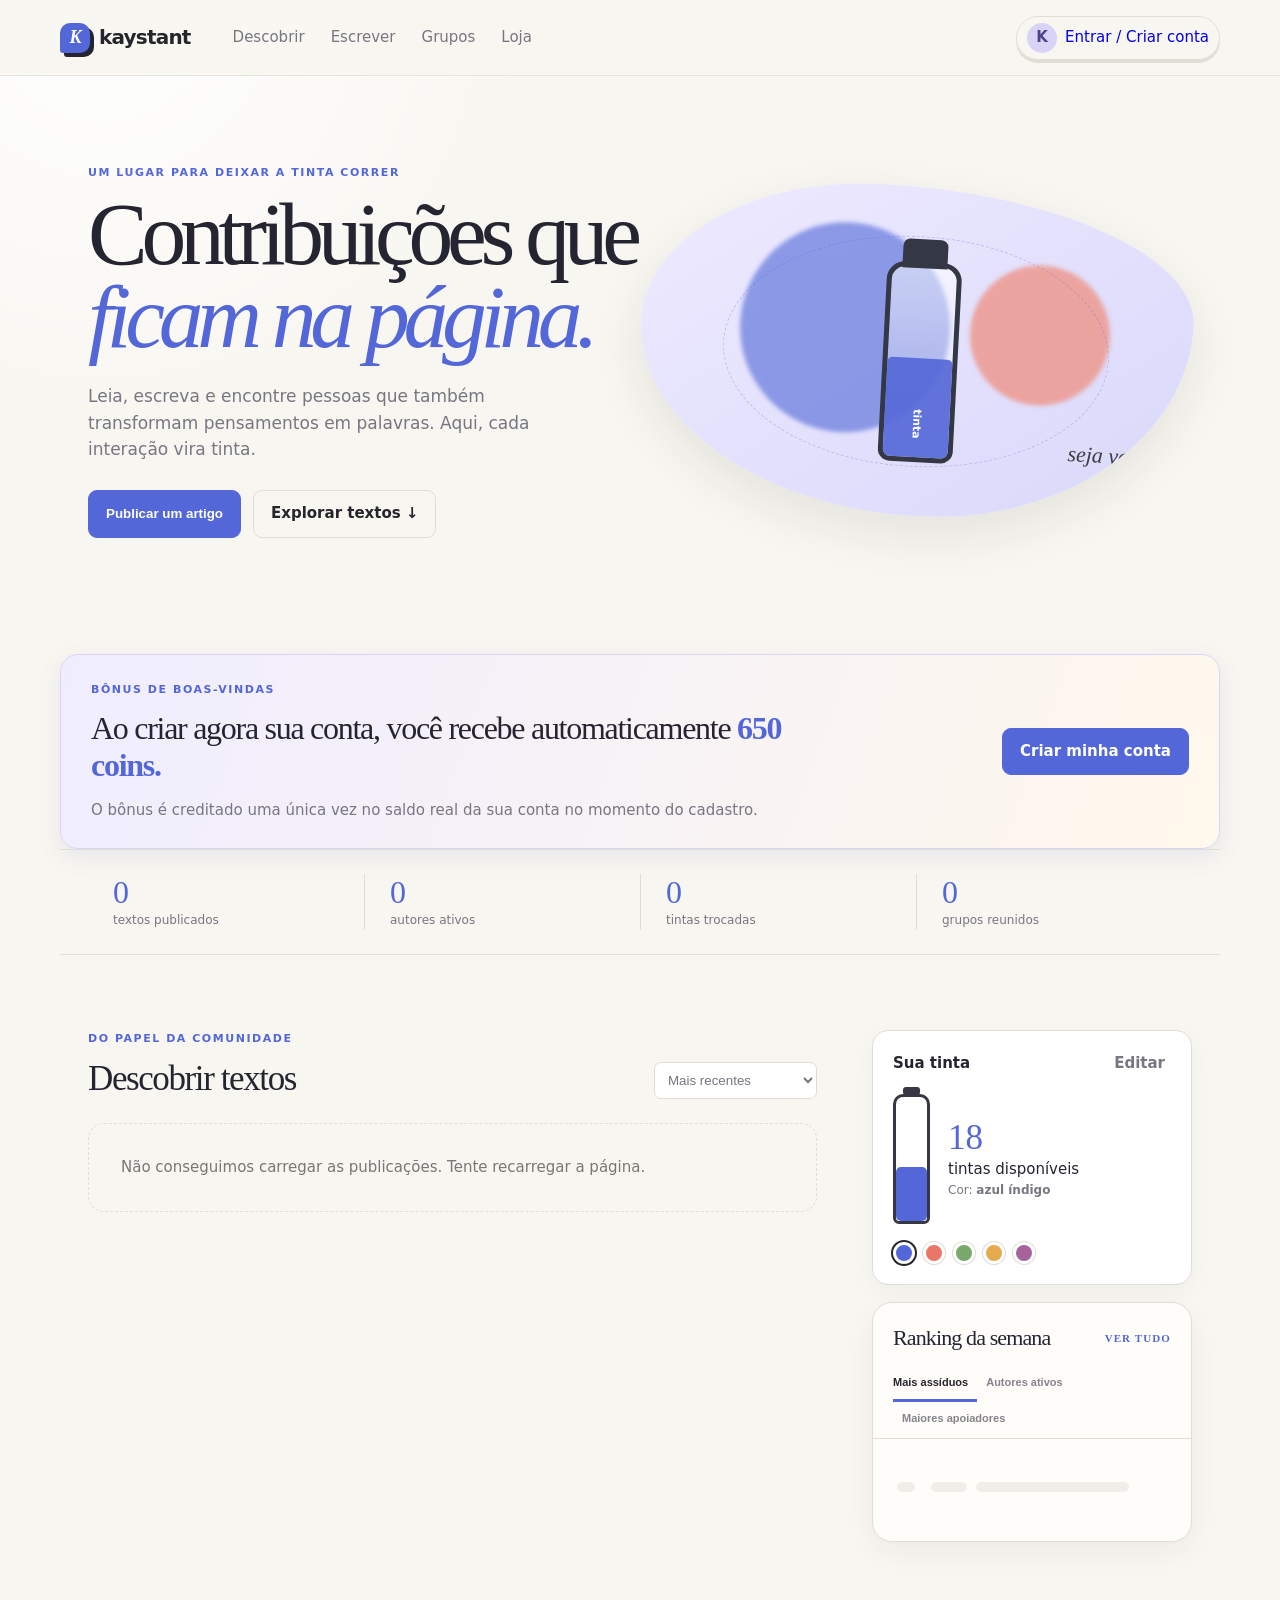
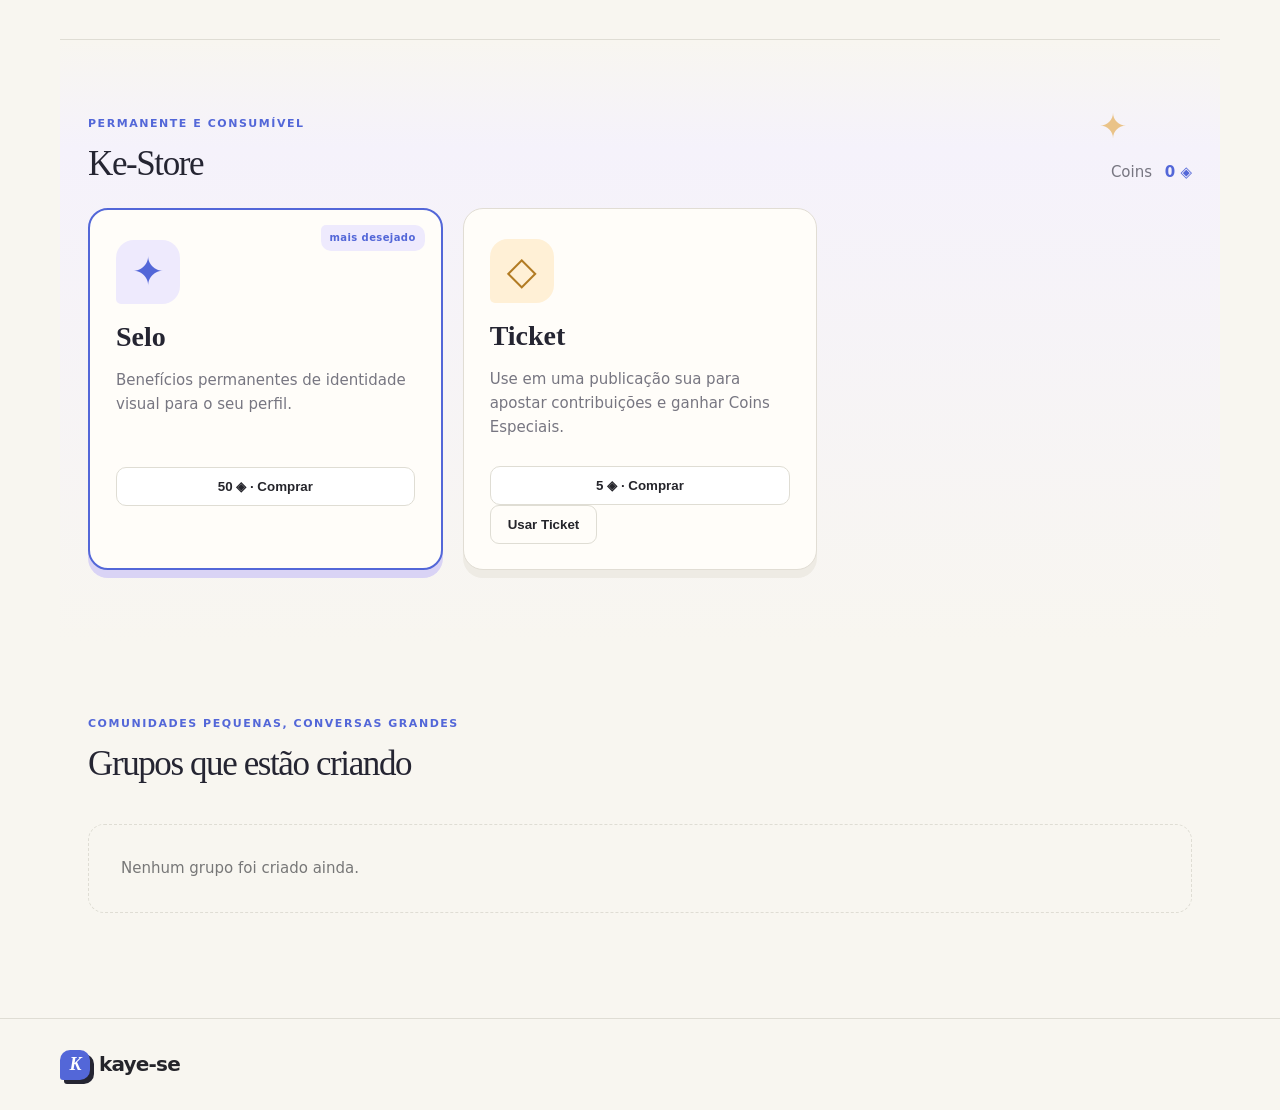
==== kayepad-platform/neocities/test/index.html @ 41e741ed "Kaystant: add ticket use modal and seal benefits" ====
<!doctype html>
<html lang="pt-BR">
<head>
  <meta charset="utf-8">
  <meta name="viewport" content="width=device-width,initial-scale=1">
  <title>Kaystant — tinta para histórias</title>
  <link rel="stylesheet" href="style.css?v=kestore10"><script>document.documentElement.dataset.hasToken=localStorage.getItem("kaystant_token")?"yes":"no";</script>
</head>
<body>
  <header class="topbar">
    <a class="brand" href="#inicio" aria-label="Kaystant início"><span class="brand-mark">K</span><span>kaystant</span></a>
    <nav><a href="#descobrir">Descobrir</a><a href="studio.html">Escrever</a><a href="studio.html#group">Grupos</a><a href="#loja">Loja</a></nav>
    <div class="account-actions"><a class="profile-chip" id="open-profile" href="account.html"><span class="avatar" id="header-avatar" hidden>K</span><span id="header-label">Entrar / Criar conta</span><b id="header-coins" hidden>0 ◈</b></a><button class="logout-btn" id="logout" hidden>Sair</button></div>
  </header>

  <main id="inicio">
    <section class="hero shell">
      <div class="hero-copy"><p class="eyebrow">um lugar para deixar a tinta correr</p><h1>Contribuições que<br><em>ficam na página.</em></h1><p>Leia, escreva e encontre pessoas que também transformam pensamentos em palavras. Aqui, cada interação vira tinta.</p><div class="hero-actions"><button class="btn primary" id="write-now">Publicar um artigo</button><a class="btn ghost" href="#descobrir">Explorar textos ↓</a></div></div>
      <div class="hero-art"><div class="ink-orb orb-a"></div><div class="ink-orb orb-b"></div><div class="ink-bottle large"><i></i><span>tinta</span></div><p>seja você</p></div>
    </section>

    <section class="signup-bonus shell" id="signup-bonus" hidden><div><p class="eyebrow">bônus de boas-vindas</p><h2>Ao criar agora sua conta, você recebe automaticamente <strong>650 coins.</strong></h2><p>O bônus é creditado uma única vez no saldo real da sua conta no momento do cadastro.</p></div><a class="btn primary" href="account.html">Criar minha conta</a></section>

    <section class="stats shell"><div><strong>0</strong><span>textos publicados</span></div><div><strong>0</strong><span>autores ativos</span></div><div><strong>0</strong><span>tintas trocadas</span></div><div><strong>0</strong><span>grupos reunidos</span></div></section>

    <section class="content-grid shell" id="descobrir">
      <div class="feed"><div class="section-heading"><div><p class="eyebrow">do papel da comunidade</p><h2>Descobrir textos</h2></div><select id="filter"><option>Mais recentes</option><option>Mais tintas</option><option>Poesias</option><option>Estudos e pesquisas</option></select></div><div id="post-list"></div></div>
      <aside class="side-column"><div class="panel ink-panel"><div class="panel-title"><span>Sua tinta</span><button id="open-profile2">Editar</button></div><div class="ink-summary"><div class="bottle"><i id="my-ink-fill"></i></div><div><strong id="my-ink-count">18</strong><span>tintas disponíveis</span><small>Cor: <b id="my-color-label">azul índigo</b></small></div></div><div class="color-dots"><button class="dot indigo active" data-color="#5367d8"></button><button class="dot coral" data-color="#e97768"></button><button class="dot moss" data-color="#79a86d"></button><button class="dot gold" data-color="#e4aa4d"></button><button class="dot plum" data-color="#a7639b"></button></div></div><div class="panel"><div class="panel-title"><span>Ranking da semana</span><a href="#">ver tudo</a></div><ol class="ranking"><li class="real-empty">Ainda não há autores no ranking.</li></ol></div></aside>
    </section>

    <section class="shop shell" id="loja"><div class="section-heading"><div><p class="eyebrow">permanente e consumível</p><h2>Ke-Store</h2></div><div class="wallet">Coins <b id="shop-coins">0 ◈</b></div></div><div class="shop-grid"><article class="shop-item featured"><span class="tag">mais desejado</span><div class="item-icon seal">✦</div><h3>Selo</h3><p>Benefícios permanentes de identidade visual para o seu perfil.</p><button class="btn buy" data-store-item="selo">50 ◈ · Comprar</button></article><article class="shop-item"><div class="item-icon ticket">◇</div><h3>Ticket</h3><p>Use em uma publicação sua para apostar contribuições e ganhar Coins Especiais.</p><button class="btn buy" data-store-item="ticket">5 ◈ · Comprar</button><button class="btn ghost ticket-use" id="ticket-use" hidden>Usar Ticket</button></article></div><section class="special-store" id="artigos-especiais" hidden><div class="section-heading"><div><p class="eyebrow">benefícios temporários</p><h2>Artigos Especiais</h2></div><div class="wallet">Coins Especiais <b id="special-coins">0 ✦</b></div></div><div class="special-grid" id="special-grid"></div></section></section>

    <section class="groups shell" id="grupos"><div><p class="eyebrow">comunidades pequenas, conversas grandes</p><h2>Grupos que estão criando</h2></div><div class="group-cards"><p class="empty-state">Nenhum grupo foi criado ainda.</p></div></section>
  </main>

  <footer><span class="brand"><span class="brand-mark">K</span> kaye-se</span></footer>

  <dialog id="profile-modal"><form method="dialog" class="modal-card wide"><button class="close">×</button><p class="eyebrow">seu perfil</p><h2>Editar perfil</h2><label>Nome de exibição<input id="profile-display" maxlength="80" placeholder="Como você quer aparecer?"></label><label>Nome de usuário<input id="profile-username" minlength="3" maxlength="40" pattern="[A-Za-z0-9_.-]+"><small>Alterar o nome de usuário custa 50 coins e só pode ser feito novamente após 7 dias.</small></label><label>Bio<textarea id="profile-bio" maxlength="280" placeholder="Fale um pouco sobre você"></textarea></label><label>Link público<input id="profile-link" type="url" placeholder="https://seusite.com"></label><label>Instagram<input id="profile-instagram" placeholder="@seuusuario"></label><label>Cor da sua tinta<div class="palette"><button type="button" data-color="#5367d8"></button><button type="button" data-color="#e97768"></button><button type="button" data-color="#79a86d"></button><button type="button" data-color="#e4aa4d"></button><button type="button" data-color="#a7639b"></button></div></label><input id="profile-color" type="hidden" value="#5367d8"><div class="modal-actions"><button class="btn ghost" value="cancel">Cancelar</button><button class="btn primary" id="profile-save" value="save">Salvar alterações</button></div></form></dialog>
  <dialog id="write-modal"><form method="dialog" class="modal-card wide"><button class="close">×</button><p class="eyebrow">nova publicação</p><h2>Deixe a tinta correr</h2><label>Título<input id="new-title" placeholder="Um título que chama o leitor"></label><label>Tipo<select id="new-type"><option>Poesia</option><option>Artigo científico</option><option>Estudo/Pesquisa</option></select></label><label>Texto<textarea id="new-body" rows="7" placeholder="Comece sua história..."></textarea></label><div id="post-extra" hidden><div id="article-fields"><label>Nome completo<input id="new-full-name"></label><label>Data<input id="new-date" type="date"></label><label>Local<input id="new-location"></label><label>Dados utilizados<textarea id="new-data" rows="2"></textarea></label><label>Direitos autorais<select id="new-rights"><option value="CC BY-NC">CC BY-NC</option><option value="CC BY">CC BY</option><option value="Todos os direitos reservados">Todos os direitos reservados</option></select></label></div><div id="research-fields"><label>Fontes usadas<textarea id="new-sources" rows="4" placeholder="Liste as fontes da pesquisa"></textarea></label></div></div><div class="modal-actions"><button class="btn ghost" value="cancel">Cancelar</button><button class="btn primary" id="publish" value="publish">Publicar artigo</button></div></form></dialog>
  <dialog id="auth-modal"><form method="dialog" class="modal-card"><button class="close">×</button><p class="eyebrow">entrar no kaystant</p><h2>Volte para sua página.</h2><label>E-mail<input id="auth-email" type="email" required placeholder="voce@exemplo.com"></label><label>Senha<input id="auth-password" type="password" minlength="8" required placeholder="sua senha"></label><label id="confirm-wrap" hidden>Confirmar senha<input id="auth-confirm" type="password" minlength="8"></label><div class="modal-actions"><button class="btn ghost" value="cancel">Agora não</button><button class="btn primary" id="auth-submit" value="login">Entrar</button></div><p class="auth-note">Ainda não tem conta? <button type="button" id="signup-mode">Criar uma conta</button></p></form></dialog>
  <div class="toast" id="toast"></div>
  <script src="config.js"></script><script src="app.js"></script><script src="fix.js"></script><script src="home-fix.js"></script><script src="reality.js"></script><script src="kestore-v2.js?v=3"></script><script src="auth-state.js"></script><script src="kaystant-ui.js?v=2200"></script><script src="ranking-live.js?v=kestore10"></script>
</body></html>
---- kayepad-platform/neocities/test/style.css ----
:root{--ink:#5367d8;--paper:#fbfaf6;--dark:#25252b;--muted:#777681;--line:#e7e4dc;--coral:#e97768;--moss:#79a86d;--gold:#e4aa4d}*{box-sizing:border-box}html{scroll-behavior:smooth}body{margin:0;background:var(--paper);color:var(--dark);font:15px/1.55 Inter,ui-sans-serif,system-ui,-apple-system,Segoe UI,sans-serif}.shell{max-width:1160px;margin:auto;padding:0 28px}.topbar{height:76px;border-bottom:1px solid var(--line);display:flex;align-items:center;gap:42px;padding:0 max(28px,calc((100% - 1160px)/2));background:#fffdf9;position:sticky;top:0;z-index:10}.brand{display:flex;align-items:center;gap:9px;text-decoration:none;color:var(--dark);font-weight:800;letter-spacing:-.04em;font-size:20px}.brand-mark{display:grid;place-items:center;width:30px;height:30px;background:var(--ink);color:#fff;border-radius:10px 10px 10px 3px;font:italic 700 18px Georgia}nav{display:flex;gap:26px;flex:1}nav a,.panel-title a,.panel-title button{color:var(--muted);text-decoration:none;background:none;border:0;font:inherit;cursor:pointer}.profile-chip{border:0;background:none;display:flex;align-items:center;gap:8px;cursor:pointer}.profile-chip b{font-size:12px;color:var(--ink);margin-left:10px}.avatar,.rank-avatar{width:30px;height:30px;border-radius:50%;display:grid;place-items:center;background:#d9d3f5;color:#4d438d;font-weight:800}.hero{display:grid;grid-template-columns:1fr 1fr;min-height:445px;align-items:center}.eyebrow{text-transform:uppercase;letter-spacing:.14em;font-size:11px;color:var(--ink);font-weight:800;margin:0 0 12px}.hero h1{font:500 clamp(48px,6vw,78px)/.95 Georgia,serif;letter-spacing:-.06em;margin:0 0 25px}.hero h1 em{color:var(--ink);font-style:italic}.hero-copy>p:not(.eyebrow){max-width:460px;color:var(--muted);font-size:17px}.hero-actions{display:flex;gap:12px;margin-top:28px}.btn{border:1px solid var(--line);border-radius:9px;padding:11px 17px;background:#fff;color:var(--dark);font-weight:700;cursor:pointer;text-decoration:none;display:inline-block}.btn.primary{background:var(--ink);color:#fff;border-color:var(--ink)}.btn.ghost{background:transparent}.hero-art{height:330px;position:relative;background:#f0eee9;border-radius:48% 52% 46% 54%;overflow:hidden}.hero-art p{position:absolute;right:38px;bottom:35px;font:italic 22px Georgia;color:#3d3b45}.ink-orb{position:absolute;border-radius:50%;filter:blur(2px);opacity:.82}.orb-a{width:210px;height:210px;background:#7788e1;left:18%;top:12%}.orb-b{width:140px;height:140px;background:#ed978b;right:15%;top:22%}.ink-bottle{width:75px;height:200px;border-radius:18px 18px 12px 12px;border:5px solid #343744;background:linear-gradient(#fff8,#fff2);position:absolute;left:44%;top:23%;z-index:2;display:flex;align-items:center;justify-content:end;flex-direction:column;padding-bottom:18px;color:#fff;font-weight:700}.ink-bottle:before{content:"";position:absolute;top:-28px;width:45px;height:29px;background:#343744;border-radius:7px 7px 0 0}.ink-bottle i{position:absolute;bottom:0;width:100%;height:52%;background:var(--ink);opacity:.9;border-radius:5px 5px 7px 7px}.ink-bottle span{z-index:1;font-size:11px;writing-mode:vertical-rl}.stats{display:grid;grid-template-columns:repeat(4,1fr);border-block:1px solid var(--line);padding-top:24px;padding-bottom:24px}.stats div{display:flex;flex-direction:column;border-left:1px solid var(--line);padding-left:25px}.stats div:first-child{border:0}.stats strong{font:32px Georgia;color:var(--ink)}.stats span,.small,small{color:var(--muted);font-size:12px}.content-grid{display:grid;grid-template-columns:1fr 320px;gap:55px;padding-top:75px;padding-bottom:80px}.section-heading{display:flex;justify-content:space-between;align-items:end;margin-bottom:24px}.section-heading h2,h2{font:500 35px Georgia;margin:0;letter-spacing:-.04em}.section-heading select{padding:9px;border:1px solid var(--line);background:white;border-radius:7px;color:var(--muted)}.post{display:grid;grid-template-columns:58px 1fr 48px;gap:16px;padding:24px 0;border-top:1px solid var(--line)}.post-avatar{width:45px;height:45px;border-radius:14px;background:#dad4fb;display:grid;place-items:center;font:italic 22px Georgia;color:#4c438d}.post h3{margin:0 0 5px;font:600 22px Georgia}.post p{margin:0;color:var(--muted);max-width:600px}.post-meta{font-size:12px;color:var(--muted);margin-top:9px}.ink-meter{height:170px;width:22px;border:2px solid #343744;border-radius:8px 8px 5px 5px;position:relative;margin:auto;display:flex;align-items:end}.ink-meter:before{content:"";position:absolute;top:-8px;left:4px;width:10px;height:6px;background:#343744;border-radius:3px}.ink-meter i{width:100%;background:var(--post-color,var(--ink));height:var(--fill,55%);border-radius:4px;transition:height .3s}.ink-label{text-align:center;font-size:10px;color:var(--muted);display:block;margin-top:5px}.panel{background:#fff;border:1px solid var(--line);border-radius:16px;padding:20px;margin-bottom:17px}.panel-title{display:flex;justify-content:space-between;align-items:center;font-weight:800;margin-bottom:18px}.ink-summary{display:flex;align-items:center;gap:18px}.bottle{height:130px;width:37px;border:3px solid #373843;border-radius:10px 10px 6px 6px;position:relative;display:flex;align-items:end}.bottle:before{content:"";position:absolute;top:-10px;left:7px;width:17px;height:8px;background:#373843;border-radius:3px}.bottle i{width:100%;height:44%;background:var(--ink);border-radius:5px}.ink-summary strong{font:35px Georgia;display:block;color:var(--ink)}.ink-summary span,.ink-summary small{display:block}.color-dots{display:flex;gap:8px;margin-top:18px}.dot,.palette button{border:3px solid white;box-shadow:0 0 0 1px var(--line);width:22px;height:22px;border-radius:50%;cursor:pointer}.dot.active{box-shadow:0 0 0 2px var(--dark)}.indigo,.palette button:nth-child(1){background:#5367d8}.coral,.palette button:nth-child(2){background:#e97768}.moss,.palette button:nth-child(3){background:#79a86d}.gold,.palette button:nth-child(4){background:#e4aa4d}.plum,.palette button:nth-child(5){background:#a7639b}.ranking{list-style:none;padding:0;margin:0}.ranking li{display:grid;grid-template-columns:32px 1fr 25px;gap:10px;align-items:center;margin:15px 0}.rank-avatar{width:28px;height:28px;font-size:12px}.rank-avatar.a1{background:#f3c8bd}.rank-avatar.a2{background:#cde2c5}.rank-avatar.a3{background:#e8d3a5}.ranking b,.ranking small{display:block}.ranking strong{color:#bbb;font-size:12px}.pet-stage{height:130px;background:#f5f2ed;border-radius:12px;position:relative;overflow:hidden}.pet{position:absolute;left:42%;bottom:30px;width:48px;height:45px;background:var(--ink);border-radius:55% 45% 48% 42%;animation:bob 2.2s ease-in-out infinite}.pet:after{content:"";position:absolute;top:-9px;left:5px;border:10px solid transparent;border-bottom-color:var(--ink);transform:rotate(-20deg)}.pet-eye{width:5px;height:7px;background:#fff;border-radius:50%;position:absolute;top:17px;left:17px}.pet-eye.two{left:31px}.pet-foot{position:absolute;bottom:-7px;width:11px;height:14px;background:#3d4caa;border-radius:50%}.pet-foot.one{left:8px}.pet-foot.two{right:8px}.pet-card p{font-size:12px;color:var(--muted);margin-bottom:0}@keyframes bob{0%,100%{transform:translateY(0) rotate(-3deg)}50%{transform:translateY(-22px) rotate(5deg)}}.shop{padding-block:75px;border-top:1px solid var(--line)}.wallet{color:var(--muted)}.wallet b{color:var(--ink);margin-left:8px}.shop-grid{display:grid;grid-template-columns:repeat(3,1fr);gap:16px}.shop-item{background:white;border:1px solid var(--line);padding:27px;border-radius:16px;position:relative}.shop-item.featured{border:2px solid var(--ink)}.tag{position:absolute;right:16px;top:15px;background:#edeafe;color:var(--ink);border-radius:20px;padding:4px 8px;font-size:10px}.item-icon{font-size:38px;color:var(--ink);height:55px}.shop-item h3{font:600 25px Georgia;margin:8px 0}.shop-item p{color:var(--muted);min-height:70px}.buy{width:100%}.groups{padding:70px 28px 90px}.group-cards{display:grid;grid-template-columns:repeat(3,1fr);gap:16px;margin-top:25px}.group-cards article{border:1px solid var(--line);background:#fff;padding:19px;border-radius:15px;display:grid;grid-template-columns:44px 1fr auto;align-items:center;gap:10px}.group-symbol{font-size:30px;color:var(--ink)}.group-symbol.green{color:var(--moss)}.group-symbol.orange{color:var(--coral)}.group-cards b,.group-cards small{display:block}.group-cards button{grid-column:2/4;border:0;background:none;text-align:left;padding:0;color:var(--ink);font-weight:700;cursor:pointer}footer{border-top:1px solid var(--line);padding:30px max(28px,calc((100% - 1160px)/2));display:flex;justify-content:space-between;color:var(--muted);font-size:12px}.modal-card{border:0;border-radius:18px;padding:32px;min-width:min(500px,90vw);position:relative}.modal-card.wide{min-width:min(600px,90vw)}dialog::backdrop{background:#24243266;backdrop-filter:blur(3px)}.close{position:absolute;right:18px;top:14px;border:0;background:none;font-size:26px;cursor:pointer}.modal-card label{display:block;margin:16px 0;color:var(--muted);font-size:13px}.modal-card input,.modal-card textarea,.modal-card select{display:block;width:100%;margin-top:6px;border:1px solid var(--line);border-radius:8px;padding:11px;font:inherit;background:#fff}.palette{display:flex;gap:13px;margin-top:14px}.palette button{width:30px;height:30px}.modal-actions{display:flex;justify-content:end;gap:10px;margin-top:18px}.toast{position:fixed;bottom:24px;right:24px;background:#25252b;color:white;padding:12px 16px;border-radius:9px;display:none}.toast.show{display:block}.auth-note{font-size:13px;color:var(--muted);text-align:center}.auth-note button{border:0;background:none;color:var(--ink);font-weight:800;cursor:pointer}.profile-page,.studio{padding-top:55px;padding-bottom:90px}.profile-hero{background:#f0eee9;border-radius:22px;overflow:hidden}.profile-banner{height:150px;background:radial-gradient(circle at 20% 30%,#7788e1 0 12%,transparent 13%),radial-gradient(circle at 80% 65%,#ed978b 0 15%,transparent 16%),#dedcf1}.profile-head{display:flex;align-items:center;gap:24px;padding:0 35px 30px;position:relative}.profile-avatar{width:96px;height:96px;margin-top:-42px;border:6px solid var(--paper);border-radius:30px;background:var(--ink);color:white;display:grid;place-items:center;font:italic 48px Georgia}.profile-head h1{font:500 42px Georgia;margin:0}.profile-head>div:nth-child(2){flex:1}.profile-bio{color:var(--muted);max-width:600px}.profile-tags{display:flex;gap:10px;flex-wrap:wrap}.profile-tags span{background:#fff;border-radius:20px;padding:5px 10px;font-size:12px}.seal-badge{font:18px sans-serif;color:var(--gold)}.profile-layout{display:grid;grid-template-columns:1fr 320px;gap:55px;padding-top:60px}.profile-post{display:grid;grid-template-columns:10px 1fr 50px;gap:18px;border-top:1px solid var(--line);padding:24px 0}.profile-post .post-color{background:var(--ink);border-radius:8px}.profile-post .post-color.green{background:var(--moss)}.profile-post small{color:var(--ink);font-weight:800}.profile-post h3{font:600 23px Georgia;margin:5px 0}.profile-post p{color:var(--muted);margin:0}.profile-post>b{color:var(--ink)}.profile-pet{text-align:center}.profile-pet .pet-stage{margin-bottom:15px}.spark{position:absolute;color:var(--coral);font-size:26px;animation:twinkle 2s infinite}.s1{left:18%;top:20%}.s2{right:23%;top:25%;animation-delay:.5s}.s3{right:12%;bottom:18%;animation-delay:1s}@keyframes twinkle{50%{transform:scale(1.5);opacity:.4}}.muted{color:var(--muted)}.studio-intro{max-width:650px;margin-bottom:38px}.studio h1{font:500 clamp(45px,6vw,70px)/.96 Georgia;margin:0 0 20px;letter-spacing:-.06em}.studio h1 em{color:var(--ink)}.studio-intro>p:last-child{color:var(--muted);font-size:17px}.studio-tabs{display:flex;gap:10px;border-bottom:1px solid var(--line);margin-bottom:28px}.tab{border:0;background:none;padding:14px 18px;color:var(--muted);font-weight:800;cursor:pointer;border-bottom:3px solid transparent}.tab.active{color:var(--ink);border-color:var(--ink)}.creation-panel{display:grid;grid-template-columns:1fr 1fr;gap:45px;align-items:start}.hidden{display:none}.panel-art{min-height:460px;border-radius:22px;display:flex;align-items:center;justify-content:center;flex-direction:column;font:110px Georgia;color:white;background:linear-gradient(140deg,#5367d8,#a7639b);box-shadow:inset 0 -60px 100px #25252b44}.panel-art span{font:italic 25px Georgia;text-align:center}.group-art{background:linear-gradient(140deg,#79a86d,#5367d8)}.creation-form{background:white;border:1px solid var(--line);border-radius:18px;padding:28px}.creation-form h2{margin-bottom:20px}.creation-form label{display:block;color:var(--muted);font-size:13px;margin:14px 0}.creation-form input,.creation-form textarea{display:block;width:100%;border:1px solid var(--line);padding:12px;border-radius:8px;margin-top:6px;font:inherit}.upload-box{border:1px dashed #b9b5aa;border-radius:9px;padding:20px;text-align:center;margin-top:6px;color:var(--ink);background:#fbfaf6}.selection{border-top:1px solid var(--line);padding-top:15px}.selection label{color:var(--dark)}.selection input{display:inline-block;width:auto}.action{width:100%;margin-top:16px}@media(max-width:800px){.profile-head{align-items:flex-start;flex-direction:column;padding:0 22px 25px}.profile-head .btn{position:absolute;right:20px;bottom:25px}.profile-head h1{font-size:34px}.profile-layout,.creation-panel{grid-template-columns:1fr;gap:28px}.panel-art{min-height:280px}.studio-tabs{overflow:auto}.topbar .btn{padding:7px 10px;font-size:12px}.topbar{gap:16px;padding:0 15px}.topbar nav{display:none}.hero{grid-template-columns:1fr;padding-top:40px}.hero-art{margin:30px 0}.stats{grid-template-columns:repeat(2,1fr);gap:20px}.content-grid{grid-template-columns:1fr;padding-top:45px}.shop-grid,.group-cards{grid-template-columns:1fr}.group-cards article{grid-template-columns:44px 1fr auto}footer{flex-direction:column;gap:10px}.shell{padding-inline:18px}.post{grid-template-columns:48px 1fr 38px}}
/* camada editorial 2.0 */
:root{--ink:#5367d8;--paper:#f8f6f0;--line:#dfddd4;--shadow:0 18px 50px rgba(35,36,48,.09)}
body{background:radial-gradient(circle at 8% 0%,#fff 0,transparent 28rem),var(--paper);color:#252532}
.topbar{backdrop-filter:blur(16px);background:rgba(248,246,240,.86);border-bottom:1px solid rgba(223,221,212,.7);position:sticky;top:0;z-index:20}
.brand{letter-spacing:-.04em}.brand-mark{box-shadow:4px 4px 0 #252532;transition:transform .2s}.brand:hover .brand-mark{transform:rotate(-8deg) translateY(-2px)}
.hero{min-height:550px}.hero-copy h1{letter-spacing:-.07em;font-size:clamp(3.4rem,7vw,6.6rem);line-height:.92}.hero-copy h1 em{color:var(--ink)}
.hero-art{border-radius:42% 58% 48% 52%/45% 38% 62% 55%;background:linear-gradient(145deg,#eeeaff,#d9d8fa);box-shadow:var(--shadow);transform:rotate(3deg);overflow:hidden}.hero-art:after{content:'';position:absolute;inset:15%;border:1px dashed rgba(83,103,216,.3);border-radius:50%;animation:spin 24s linear infinite}@keyframes spin{to{transform:rotate(360deg)}}
.post,.panel,.shop-item,.group-cards article{border:1px solid var(--line);box-shadow:0 8px 25px rgba(35,36,48,.035);transition:transform .2s,box-shadow .2s}.post:hover,.shop-item:hover,.group-cards article:hover{transform:translateY(-4px);box-shadow:var(--shadow)}
.post-copy h3{letter-spacing:-.035em}.post-copy a{color:inherit;text-decoration:none}.post-copy a:hover{color:var(--ink)}
.post-actions{display:flex;flex-direction:column;align-items:center;gap:7px}.ink-btn{border:1px solid var(--line);background:#fff;border-radius:999px;padding:6px 10px;color:var(--ink);cursor:pointer;font-weight:700}.ink-btn:hover{background:var(--ink);color:#fff}.ink-btn:disabled{opacity:.5}
.profile-chip{border:1px solid var(--line);box-shadow:0 3px 0 var(--line);transition:all .2s}.profile-chip:hover{transform:translateY(-2px);box-shadow:0 5px 0 var(--line)}
.shop-item{background:rgba(255,255,255,.62)}.featured{border-color:#e4aa4d;box-shadow:0 12px 35px rgba(228,170,77,.16)}
.modal-card{border:1px solid var(--line);border-radius:24px;box-shadow:0 25px 80px rgba(26,25,40,.2)}dialog::backdrop{background:rgba(28,27,39,.35);backdrop-filter:blur(4px)}
@media(max-width:760px){.topbar{padding:12px 16px}.topbar nav{display:none}.hero{grid-template-columns:1fr;min-height:auto;padding-top:60px}.hero-art{min-height:280px;margin:10px 20px 35px}.stats{grid-template-columns:repeat(2,1fr);gap:18px}.content-grid{display:block}.side-column{margin-top:24px}.section-heading{align-items:flex-start;gap:14px}.section-heading select{max-width:150px}.post{grid-template-columns:42px 1fr 34px;gap:10px;padding:16px 12px}.post-actions .ink-meter{height:100px}.shop-grid,.group-cards{grid-template-columns:1fr}.hero-actions{flex-wrap:wrap}.modal-card{width:calc(100vw - 28px);padding:24px}.profile-head{flex-wrap:wrap}.profile-head>.btn{width:100%}}
.follow-btn{border:0;background:transparent;color:var(--ink);font:inherit;font-size:.72rem;font-weight:800;text-transform:lowercase;cursor:pointer;padding:0 3px}.follow-btn:hover{text-decoration:underline}.post-meta a{font-weight:700}
.avatar-playground{position:relative;min-height:260px;overflow:hidden;border:1px dashed rgba(30,79,255,.25);border-radius:22px;background:linear-gradient(135deg,#f1eee5,#e9edff);margin-top:28px}.floating-avatar{position:absolute;width:62px;height:86px;transition:left .25s,top .25s;animation:avatar-idle 1.7s ease-in-out infinite;z-index:2}.avatar-face{display:grid;place-items:center;width:42px;height:42px;margin:auto;border-radius:50%;background:var(--avatar-skin,#d99a76);font-weight:900;color:#252532;box-shadow:inset -4px -4px rgba(0,0,0,.08)}.avatar-body{display:block;width:54px;height:44px;margin:-2px auto 0;border-radius:26px 26px 12px 12px;background:var(--avatar-clothes,#1E4FFF);box-shadow:0 8px 0 rgba(37,37,50,.12)}.avatar-name{display:block;text-align:center;font-size:11px;font-weight:800;margin-bottom:4px}.playground-note{position:absolute;right:18px;bottom:14px;color:#676777;font-size:12px}@keyframes avatar-idle{50%{transform:translateY(-7px) rotate(2deg)}}.profile-banner{background-size:cover;background-position:center}.empty-state{border:1px dashed var(--line);padding:32px;border-radius:16px;color:#777}.profile-page [type=color]{height:38px;padding:2px}.profile-page fieldset{border:1px solid var(--line);border-radius:14px;padding:12px}.profile-page fieldset label{display:inline-flex;width:48%;margin-right:1%}.profile-page small{float:right;color:#777}
@media(max-width:760px){.avatar-playground{min-height:230px}.profile-layout{display:block}.profile-layout aside{margin-top:20px}.profile-head h1{font-size:2rem}.profile-page fieldset label{display:flex;width:100%}}
.account-actions{display:flex;align-items:center;gap:8px}.logout-btn,.danger{border:1px solid #c94c4c;color:#a52d2d;background:#fff3f1;border-radius:999px;padding:8px 12px;cursor:pointer;font-weight:700}.danger-zone{color:#8b3030}.danger-zone summary{cursor:pointer;font-weight:800}.danger-zone input{margin:8px 0}
.account-page{min-height:100vh;display:grid;place-items:center;padding:24px;background:radial-gradient(circle at 15% 10%,#fff 0,transparent 28rem),var(--paper)}.account-wrap{width:min(100%,480px)}.account-wrap>.brand{display:flex;margin-bottom:24px;justify-content:center}.account-card{background:#fff;border:1px solid var(--line);border-radius:28px;padding:clamp(24px,6vw,48px);box-shadow:var(--shadow)}.account-intro h1{font-size:clamp(2rem,6vw,3.2rem);letter-spacing:-.06em;margin:10px 0}.account-intro p:not(.eyebrow){color:#696978}.account-switch{display:grid;grid-template-columns:1fr 1fr;background:#f0eee8;padding:4px;border-radius:12px;margin:28px 0}.account-switch button{border:0;background:transparent;padding:11px;border-radius:9px;font-weight:800;cursor:pointer}.account-switch button.active{background:#fff;color:var(--ink);box-shadow:0 2px 8px #00000012}.account-card form{display:grid;gap:15px}.account-card label{display:grid;gap:7px;font-weight:700}.account-card input{width:100%;box-sizing:border-box;border:1px solid var(--line);border-radius:10px;padding:13px;font:inherit}.account-card input:focus{outline:3px solid #1e4fff22;border-color:var(--ink)}.full{width:100%}.text-btn{border:0;background:transparent;color:var(--ink);font-weight:800;cursor:pointer}.switch-copy{text-align:center;color:#777;font-size:.9rem}.domain-help{display:block;color:#777;font-size:.8rem}.account-card small{font-weight:400;color:#777}.account-card #notice{min-height:22px;font-size:.9rem;font-weight:700}.account-card #notice.error{color:#a52d2d}.account-card #notice.ok{color:#29734b}.account-foot{text-align:center;color:#777;font-size:.8rem;margin-top:18px}
.account-page{background:#f4f1e9}.account-wrap{max-width:1080px;display:grid;grid-template-columns:minmax(240px,.8fr) minmax(360px,480px);gap:72px;align-items:center}.account-wrap>.brand{grid-column:1/-1;justify-content:flex-start;margin:0}.account-wrap:before{content:'Escreva. Leia. Encontre seu lugar na página.';white-space:pre-wrap;grid-column:1;grid-row:2;font-family:Georgia,serif;font-size:clamp(2rem,5vw,4.5rem);line-height:.98;letter-spacing:-.06em;color:#1e4fff;max-width:430px}.account-card{grid-column:2;grid-row:2;margin:0;background:#fffdf9;border-radius:18px;padding:40px;border-top:5px solid #1e4fff}.account-intro h1{font-family:Georgia,serif;font-weight:500;color:#171722}.account-intro p:not(.eyebrow){font-size:.98rem}.account-switch{border:1px solid #e2ded2;background:#f5f2eb}.account-card input{background:#fffdf9}.account-card .btn.primary{background:#1e4fff;border-color:#1e4fff;box-shadow:4px 4px 0 #171722;transition:transform .15s,box-shadow .15s}.account-card .btn.primary:hover{transform:translate(2px,2px);box-shadow:2px 2px 0 #171722}.account-foot{grid-column:2}@media(max-width:760px){.account-wrap{display:block;width:100%;max-width:480px}.account-wrap:before{display:none}.account-wrap>.brand{justify-content:center;margin-bottom:24px}.account-card{padding:26px 20px}.account-foot{margin-bottom:0}}
.auth-page{min-height:100vh;background:#f4f0e7;overflow:hidden;position:relative}.auth-layout{width:min(1160px,calc(100% - 48px));min-height:100vh;margin:auto;display:grid;grid-template-columns:1fr 460px;grid-template-rows:auto 1fr auto;column-gap:clamp(50px,9vw,150px);align-items:center;position:relative;z-index:1}.auth-brand{grid-column:1/-1;display:flex;gap:10px;align-items:center;text-decoration:none;color:#171722;font-weight:900;font-size:1.15rem;padding-top:28px}.auth-brand .brand-mark{background:#1e4fff;color:#fff;display:grid;place-items:center;width:34px;height:34px;border-radius:9px}.auth-story{grid-column:1;grid-row:2;max-width:520px}.auth-story h1{font-family:Georgia,serif;font-size:clamp(3rem,6vw,6rem);font-weight:500;line-height:.94;letter-spacing:-.07em;margin:18px 0 26px;color:#171722}.auth-story h1 em{color:#1e4fff;font-style:italic}.auth-story>p:not(.eyebrow){font-size:1.1rem;line-height:1.6;max-width:410px;color:#5d5c69}.story-note{display:flex;gap:14px;align-items:center;margin-top:55px}.story-note>span{font-size:2.3rem;color:#ff9a8a}.story-note small{display:block;color:#777;margin-top:3px}.auth-card{grid-column:2;grid-row:2;background:#fffdf9;border:1px solid #dcd7cb;border-radius:22px;padding:clamp(26px,4vw,46px);box-shadow:18px 20px 0 #1e4fff;position:relative}.auth-heading{margin-bottom:24px}.auth-kicker{font-size:.7rem;letter-spacing:.15em;font-weight:900;color:#1e4fff}.auth-heading h2{font-family:Georgia,serif;font-size:2.45rem;font-weight:500;letter-spacing:-.06em;margin:12px 0 6px}.auth-heading p{margin:0;color:#777}.auth-tabs{display:flex;border-bottom:1px solid #dedad0;margin-bottom:24px;gap:24px}.auth-tabs button{border:0;background:none;padding:0 2px 12px;color:#888;font-weight:800;cursor:pointer;border-bottom:3px solid transparent}.auth-tabs button.active{color:#171722;border-color:#1e4fff}.auth-card form{display:grid;gap:14px}.auth-card label{font-weight:800;font-size:.86rem;display:grid;gap:7px}.auth-card input{border:1px solid #d9d5cb;background:#fffdf9;border-radius:9px;padding:13px 14px;font:inherit;font-weight:400}.auth-card input:focus{outline:3px solid #1e4fff20;border-color:#1e4fff}.password-field{position:relative}.password-field input{width:100%;box-sizing:border-box;padding-right:68px}.password-field button{position:absolute;right:8px;top:9px;border:0;background:none;color:#1e4fff;font-size:.72rem;font-weight:800;cursor:pointer}.auth-submit{border:0;background:#1e4fff;color:#fff;border-radius:9px;padding:14px;font:inherit;font-weight:900;cursor:pointer;margin-top:5px;box-shadow:4px 4px #171722;transition:.15s}.auth-submit:hover{transform:translate(2px,2px);box-shadow:2px 2px #171722}.auth-submit span{float:right;font-size:1.2rem}.auth-link{border:0;background:none;color:#1e4fff;font-weight:800;cursor:pointer;justify-self:center}.auth-switch{text-align:center;color:#777;font-size:.85rem;margin:4px 0 0}.auth-switch .auth-link{display:inline;padding:0}.auth-card small{color:#777;font-weight:400}.auth-card #notice{min-height:21px;font-size:.85rem;font-weight:800}.auth-card #notice.error{color:#a43333}.auth-card #notice.ok{color:#27714b}.recover-icon{font-size:3rem;color:#ff9a8a}.auth-footer{grid-column:2;grid-row:3;text-align:center;color:#777;font-size:.75rem;padding:25px 0}.ink-blob{width:420px;height:420px;background:#ff9a8a;opacity:.18;border-radius:60% 40% 30% 70%;position:absolute;right:-150px;top:-120px;animation:blob 10s ease-in-out infinite}@keyframes blob{50%{border-radius:40% 60% 65% 35%;transform:rotate(12deg)}}@media(max-width:800px){.auth-layout{display:block;width:min(100% - 32px,500px);padding:22px 0}.auth-brand{padding-top:0}.auth-story{display:none}.auth-card{margin:45px 0 26px;box-shadow:8px 9px 0 #1e4fff}.auth-footer{padding:0}.ink-blob{width:260px;height:260px;right:-130px;top:-80px}}
.auth-card form[hidden]{display:none!important}.auth-card [hidden]{display:none!important}
.avatar-wave{animation:wave .22s ease-in-out 5!important}.avatar-sit{transform:translateY(13px) scaleY(.78)!important}.avatar-sleep{transform:translateY(12px) rotate(90deg) scale(.8)!important;opacity:.72}.avatar-sleep:after{content:'z z';position:absolute;top:-22px;right:-12px;font-size:12px;color:#1e4fff;animation:zzz 1.4s infinite}@keyframes wave{50%{transform:rotate(14deg) translateY(-5px)}}@keyframes zzz{50%{transform:translateY(-8px);opacity:.3}}
.feed-category{margin-bottom:28px}.category-label{font-size:.72rem;letter-spacing:.14em;text-transform:uppercase;font-weight:900;color:#1e4fff;border-bottom:1px solid var(--line);padding:0 0 10px;margin-bottom:10px}.live-empty{padding:34px 24px;line-height:1.7}.live-empty strong{font-family:Georgia,serif;font-size:1.35rem;color:#171722}.live-post{margin-bottom:10px}
.real-empty{list-style:none!important;padding:16px 0;color:#777;font-size:.84rem}.group-cards>.empty-state{grid-column:1/-1}.group-cards article button{cursor:pointer}
.body-magro .avatar-body{width:38px}.body-alto{transform:scaleY(1.22);transform-origin:bottom}.body-baixo{transform:scale(.88);transform-origin:bottom}.body-curvilíneo .avatar-body{width:64px;border-radius:30px 30px 14px 14px}.body-robusto .avatar-body{width:68px;height:48px}.body-pequeno{transform:scale(.78);transform-origin:bottom}.body-médio .avatar-body{width:58px}.personality-shy .avatar-face{filter:saturate(.7)}.personality-chaotic{animation:avatar-idle .7s ease-in-out infinite}.personality-serene{animation:avatar-idle 3s ease-in-out infinite}
/* shimeji do Kaystant */
.floating-avatar{width:78px;height:112px;z-index:4;will-change:left,top,transform}.avatar-face{position:absolute;top:22px;left:18px;width:42px;height:42px;z-index:3}.avatar-hair{position:absolute;top:15px;left:16px;width:46px;height:20px;background:var(--avatar-hair,#252532);border-radius:60% 60% 35% 35%;z-index:4}.avatar-body{position:absolute;top:62px;left:12px;width:54px;height:38px;z-index:2}.avatar-arm,.avatar-leg{position:absolute;background:var(--avatar-clothes,#1e4fff);border-radius:10px;transform-origin:top center;z-index:1}.avatar-arm{width:10px;height:30px;top:66px}.avatar-arm.left{left:8px;transform:rotate(25deg)}.avatar-arm.right{right:8px;transform:rotate(-25deg)}.avatar-leg{width:11px;height:27px;top:93px}.avatar-leg.left{left:25px}.avatar-leg.right{right:25px}.avatar-shadow{position:absolute;bottom:-9px;left:12px;width:54px;height:10px;background:#17172222;border-radius:50%;filter:blur(3px)}.emotion{position:absolute;right:-5px;top:10px;color:#ff9a8a;font-size:17px;animation:emotion-pop 2s infinite;z-index:6}.eye{position:absolute;width:5px;height:7px;border-radius:50%;background:#252532;top:17px}.eye.left{left:11px}.eye.right{right:11px}.mouth{position:absolute;left:17px;top:27px;width:9px;height:5px;border-bottom:2px solid #252532;border-radius:50%}.avatar-walk .avatar-leg.left{animation:step-left .35s infinite alternate}.avatar-walk .avatar-leg.right{animation:step-right .35s infinite alternate}.avatar-walk .avatar-arm.left{animation:arm-left .35s infinite alternate}.avatar-walk .avatar-arm.right{animation:arm-right .35s infinite alternate}.avatar-jump{animation:jump .7s ease-in-out}.avatar-sit .avatar-leg{top:90px;transform:rotate(70deg)}.avatar-sleep .eye{height:2px;border-radius:0;background:transparent;border-bottom:2px solid #252532}.avatar-sleep .mouth{width:5px;height:8px;border:0;border-right:2px solid #252532;border-radius:50%}.avatar-sleep .emotion{content:'z';color:#1e4fff}.avatar-wave .avatar-arm.right{animation:wave-arm .22s 5}.avatar-hair{background:var(--avatar-hair,#252532)}@keyframes step-left{to{transform:rotate(25deg)}}@keyframes step-right{to{transform:rotate(-25deg)}}@keyframes arm-left{to{transform:rotate(-25deg)}}@keyframes arm-right{to{transform:rotate(25deg)}}@keyframes jump{50%{transform:translateY(-34px) rotate(-6deg)}100%{transform:translateY(0)}}@keyframes wave-arm{50%{transform:rotate(-65deg)}}@keyframes emotion-pop{50%{transform:translateY(-7px) scale(1.25);opacity:.45}}

/* Kaystant: controls claros e acessíveis */
.btn,.ink-btn,.profile-chip,.logout-btn{transition:transform .15s ease,box-shadow .15s ease,background .15s ease}.btn:hover,.ink-btn:hover{transform:translateY(-1px);box-shadow:0 4px 12px #25252b18}.btn:focus-visible,.ink-btn:focus-visible,.profile-chip:focus-visible,.logout-btn:focus-visible{outline:3px solid #5367d855;outline-offset:2px}.profile-chip{padding:6px 10px;border-radius:999px}.profile-chip:hover{background:#f0eee8}.logout-btn{border-radius:999px;padding:9px 14px}
.signup-bonus{display:flex;align-items:center;justify-content:space-between;gap:28px;margin-top:28px;padding:26px 30px;border:1px solid #d9d4f5;border-radius:18px;background:linear-gradient(110deg,#f0edff,#fff8ec);box-shadow:0 8px 24px #5367d81a}.signup-bonus h2{font-size:clamp(22px,3vw,32px);max-width:720px}.signup-bonus h2 strong{color:var(--ink)}.signup-bonus p:not(.eyebrow){color:var(--muted);margin-bottom:0}.signup-credit{margin:0;padding:13px 15px;border-radius:10px;background:#f0edff;color:#403b70;font-size:.9rem}.signup-credit strong{color:var(--ink)}html[data-auth="logged"] #signup-bonus{display:none!important}@media(max-width:760px){.signup-bonus{display:block;padding:22px}.signup-bonus .btn{margin-top:18px;width:100%;text-align:center}}
.signup-bonus{display:flex;align-items:center;justify-content:space-between;gap:28px;margin-top:28px;padding:26px 30px;border:1px solid #d9d4f5;border-radius:18px;background:linear-gradient(110deg,#f0edff,#fff8ec);box-shadow:0 8px 24px #5367d81a}.signup-bonus h2{font-size:clamp(22px,3vw,32px);max-width:720px}.signup-bonus h2 strong{color:var(--ink)}.signup-bonus p:not(.eyebrow){color:var(--muted);margin-bottom:0}.signup-credit{margin:0;padding:13px 15px;border-radius:10px;background:#f0edff;color:#403b70;font-size:.9rem}.signup-credit strong{color:var(--ink)}html[data-auth="logged"] #signup-bonus{display:none!important}@media(max-width:760px){.signup-bonus{display:block;padding:22px}.signup-bonus .btn{margin-top:18px;width:100%;text-align:center}}
html[data-has-token="yes"] #header-label{visibility:hidden}html[data-auth="logged"] #header-label{visibility:visible}
/* Evita que os controles do perfil se sobreponham no celular. */
.profile-head>div:last-child{display:flex;align-items:center;gap:10px;flex-wrap:wrap}.profile-head>div:last-child .btn{position:static;flex:0 1 auto}@media(max-width:760px){.profile-head>div:last-child{width:100%}.profile-head>div:last-child .btn{flex:1;text-align:center}}
.redeem-btn{background:var(--ink);color:#fff;border:0;border-radius:7px;padding:6px 10px;font-weight:800;cursor:pointer}.redeem-btn:disabled{opacity:.45;cursor:not-allowed}.redeem-btn:not(:disabled):hover{filter:brightness(1.08);transform:translateY(-1px)}
.profile-chip,.profile-chip:hover,.profile-chip:focus,.profile-chip *{text-decoration:none!important}
.locked-feature{margin:28px 0;padding:34px;border:1px dashed var(--line);border-radius:18px;background:#fffdf9}.locked-feature h2{margin-bottom:10px}.locked-feature p:not(.eyebrow){color:var(--muted);max-width:600px}.studio-library{margin-top:70px;padding-top:35px;border-top:1px solid var(--line)}.library-grid{display:grid;grid-template-columns:repeat(3,1fr);gap:16px;margin-top:22px}.library-card{background:#fff;border:1px solid var(--line);border-radius:14px;overflow:hidden;padding-bottom:16px}.library-card img{width:100%;height:150px;object-fit:cover;background:#f0eee9}.library-card h3,.library-card p{padding:0 16px}.library-card h3{font:600 22px Georgia;margin-bottom:4px}.library-card p{color:var(--muted)}@media(max-width:760px){.library-grid{grid-template-columns:1fr}}
.ranking-tabs{display:flex;gap:5px;flex-wrap:wrap;margin:-6px 0 12px}.ranking-tabs button{border:1px solid var(--line);background:#fff;border-radius:999px;padding:5px 8px;color:var(--muted);font-size:10px;cursor:pointer}.ranking-tabs button.active{background:var(--ink);color:#fff;border-color:var(--ink)}
/* Ranking editorial — inspirado no Kayepad */
.panel:has(.ranking){padding:22px 20px 16px;border-radius:20px;background:#fffdf9;box-shadow:0 10px 28px rgba(37,37,43,.05)}
.panel:has(.ranking) .panel-title{font:500 22px Georgia;letter-spacing:-.04em;margin-bottom:15px}.panel:has(.ranking) .panel-title a{font-size:11px;text-transform:uppercase;letter-spacing:.1em;color:var(--ink);font-weight:800}
.ranking-tabs{display:flex;gap:0;border-bottom:1px solid var(--line);margin:0 -20px 8px;padding:0 20px;overflow-x:auto;scrollbar-width:none}.ranking-tabs button{border:0;border-bottom:3px solid transparent;background:transparent;border-radius:0;padding:10px 9px 11px;color:#85838c;font-size:11px;font-weight:800;white-space:nowrap;cursor:pointer;transition:.18s}.ranking-tabs button:first-child{padding-left:0}.ranking-tabs button:hover{color:var(--ink)}.ranking-tabs button.active{color:var(--dark);border-bottom-color:var(--ink);background:transparent}
.ranking{display:grid;gap:3px;margin:10px 0 0}.ranking li.rank-row{display:grid;grid-template-columns:25px 36px minmax(0,1fr) 18px;gap:9px;align-items:center;margin:0;padding:10px 4px;border-bottom:1px solid #f0eee9;transition:background .18s,transform .18s}.ranking li.rank-row:hover{background:#f6f4ff;border-radius:10px;transform:translateX(3px)}.rank-number{font:italic 16px Georgia;color:#c3c0bb}.rank-1 .rank-number{color:var(--ink);font-size:20px}.rank-avatar{width:34px;height:34px;border-radius:12px 12px 12px 3px;background:#e7e3fb;color:#50469a;font:italic 17px Georgia}.rank-1 .rank-avatar{background:#d7d1fa}.rank-2 .rank-avatar{background:#f7d8d0;color:#9d5549}.rank-3 .rank-avatar{background:#dcebd5;color:#4d7945}.rank-info{min-width:0}.rank-name{display:flex;align-items:baseline;gap:6px;min-width:0}.rank-name b{font:600 14px Georgia;white-space:nowrap;overflow:hidden;text-overflow:ellipsis}.rank-name small{font-size:10px;white-space:nowrap;overflow:hidden;text-overflow:ellipsis}.rank-bar{height:4px;background:#eeece7;border-radius:4px;margin:6px 0 4px;overflow:hidden}.rank-bar i{display:block;height:100%;background:var(--ink);border-radius:4px;transition:width .45s ease}.rank-2 .rank-bar i{background:var(--coral)}.rank-3 .rank-bar i{background:var(--moss)}.rank-metric{font-size:10px;color:var(--muted)}.rank-arrow{color:#bcb8b0;font-size:16px;transition:.18s}.rank-row:hover .rank-arrow{color:var(--ink);transform:translate(2px,-2px)}.rank-loading{display:grid!important;grid-template-columns:25px 36px 1fr!important;gap:9px!important;padding:18px 4px!important}.rank-loading span{height:10px;background:#f0eee9;border-radius:6px;animation:pulse 1s infinite}.rank-loading span:first-child{width:18px}.rank-loading span:last-child{width:80%}@keyframes pulse{50%{opacity:.45}}
@media(max-width:800px){.content-grid{display:block}.side-column{width:100%;margin-top:24px}.panel:has(.ranking){width:100%;overflow:hidden}.ranking-tabs{margin-right:-20px}.ranking li.rank-row{grid-template-columns:27px 38px minmax(0,1fr) 18px;padding-block:12px}}
/* Ke-Store e cards editoriais */
.shop{position:relative;overflow:hidden;background:linear-gradient(180deg,transparent,#f5f2fb 18%,transparent 100%)}.shop:before{content:'✦';position:absolute;right:8%;top:60px;color:#e4aa4d;font-size:34px;opacity:.65}.shop-grid{gap:20px}.shop-item{border:1px solid #e1ddd4;border-radius:20px;padding:30px 26px 25px;background:#fffdf9;box-shadow:0 8px 0 #eeebe4;transition:transform .2s,box-shadow .2s,border-color .2s}.shop-item:hover{transform:translateY(-6px);box-shadow:0 14px 0 #e5e0f5;border-color:#c8c0ef}.shop-item.featured{border:2px solid var(--ink);box-shadow:0 8px 0 #d9d3f5}.shop-item.featured:hover{box-shadow:0 14px 0 #c3baf0}.item-icon{display:grid;place-items:center;width:64px;height:64px;border-radius:18px 18px 18px 5px;background:#eeeafd;color:var(--ink);font-size:39px;margin-bottom:17px}.shop-item:nth-child(2) .item-icon{background:#e6f0df;color:#5f8a55}.shop-item:nth-child(3) .item-icon{background:#fff0d6;color:#b27b23}.shop-item h3{font-size:28px}.shop-item p{min-height:84px;line-height:1.6}.shop-item .buy{border-radius:10px;transition:.18s}.shop-item .buy:hover{transform:translate(2px,2px);box-shadow:2px 2px 0 #25252b}.tag{border-radius:5px 10px 10px 10px;background:#eeeafd;padding:5px 9px;font-weight:800;letter-spacing:.04em}.group-cards{gap:20px}.group-cards article,.library-card{border-radius:18px;background:#fffdf9;border-color:#e1ddd4;box-shadow:0 7px 0 #eeebe4;transition:transform .2s,box-shadow .2s}.group-cards article:hover,.library-card:hover{transform:translateY(-5px);box-shadow:0 12px 0 #e5e0f5}.group-symbol{width:42px;height:42px;display:grid;place-items:center;border-radius:14px 14px 14px 4px;background:#eeeafd}.library-card{padding-bottom:18px}.library-card img{height:180px;filter:saturate(.9);transition:filter .2s}.library-card:hover img{filter:saturate(1.15)}.library-card h3{font-size:24px;margin-top:16px}.library-card p{line-height:1.5}.shop .section-heading{position:relative;z-index:1}@media(max-width:760px){.shop-item{padding:25px 21px}.shop-item p{min-height:0}.shop:before{right:5%;top:40px}.group-cards article{padding:19px}.library-card img{height:165px}}
.shop-item .buy.purchased{background:#e7f0e1;color:#4c7545;border-color:#b7d2aa;cursor:default;box-shadow:none}.shop-item .buy:disabled:not(.purchased){opacity:.72;cursor:wait}
.special-store{margin-top:55px;padding-top:35px;border-top:1px solid var(--line)}.special-grid{display:grid;grid-template-columns:repeat(3,1fr);gap:16px}.special-card{background:#fffdf9;border:1px solid var(--line);border-radius:16px;padding:20px}.special-card h3{font:600 21px Georgia;margin:8px 0}.special-card p{color:var(--muted);min-height:48px}.special-card button{width:100%}.ticket{background:#fff0d6!important;color:#b27b23!important}@media(max-width:760px){.special-grid{grid-template-columns:1fr}}
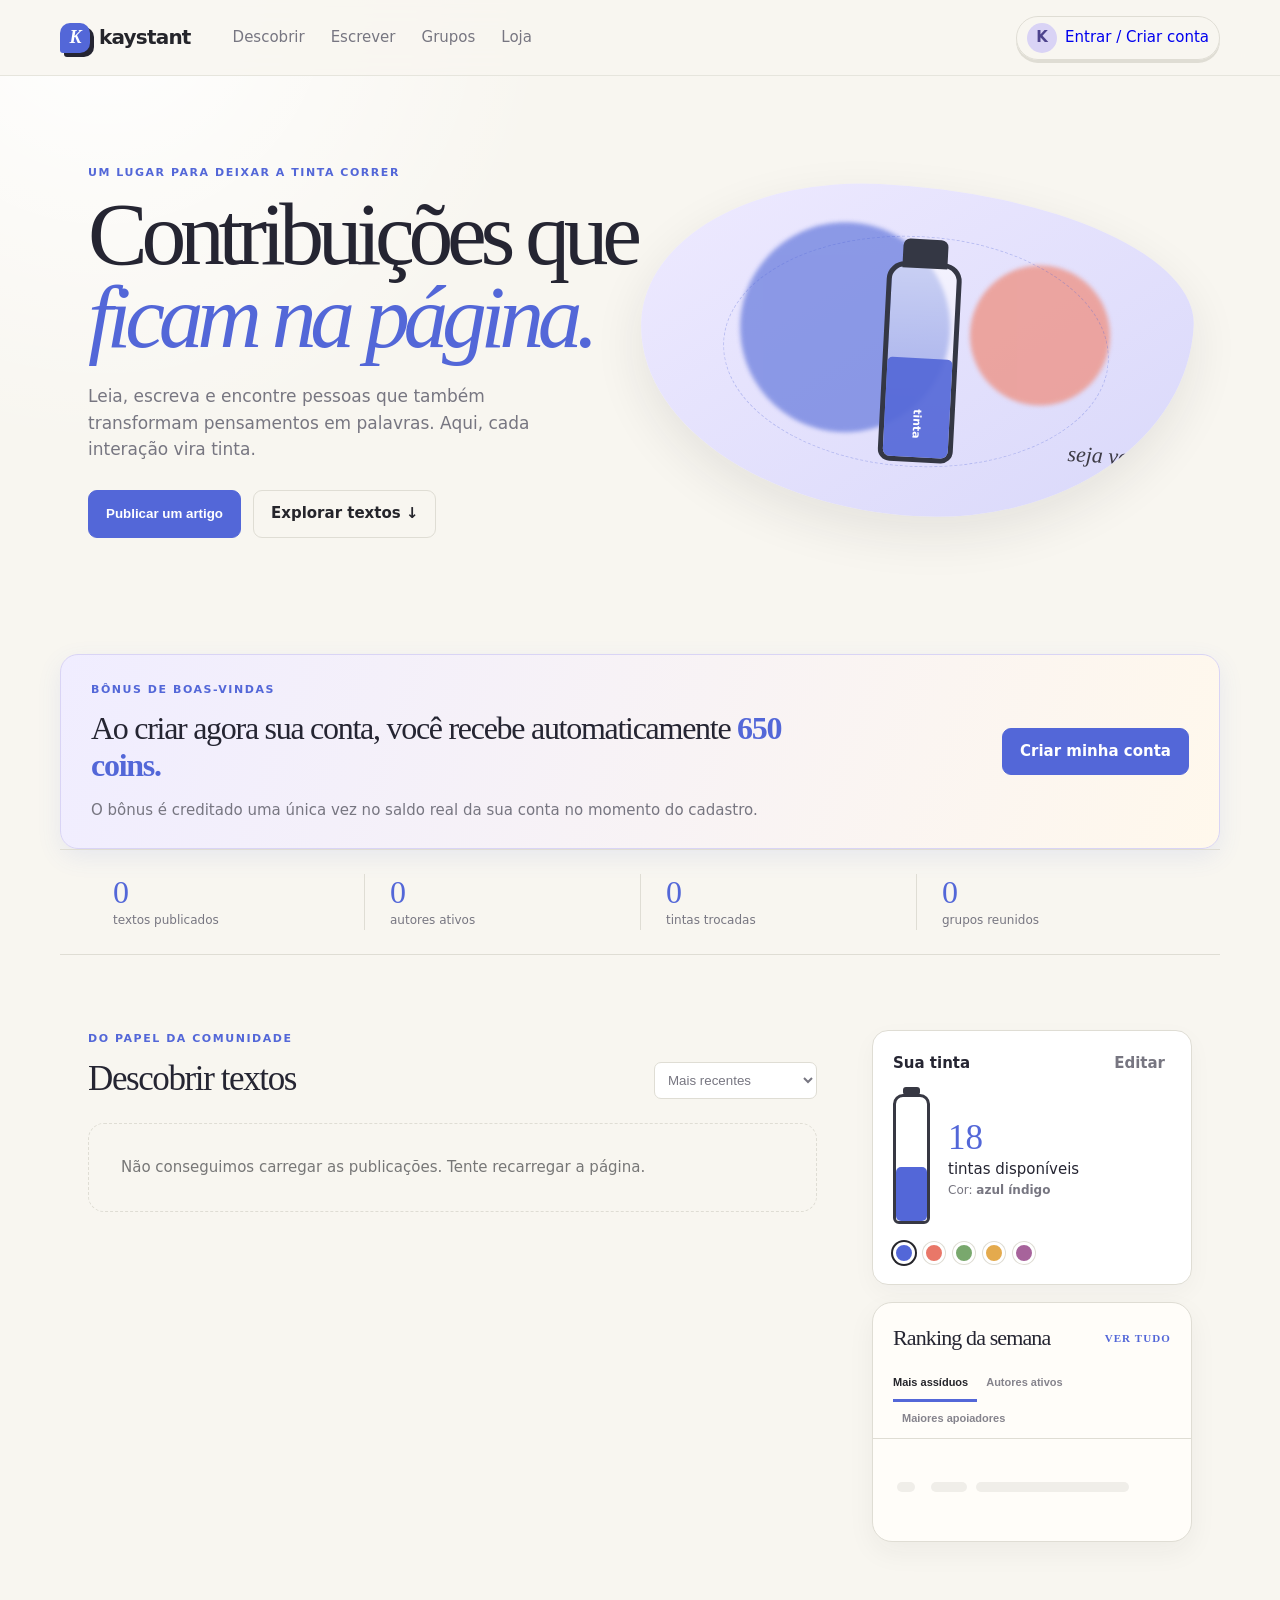
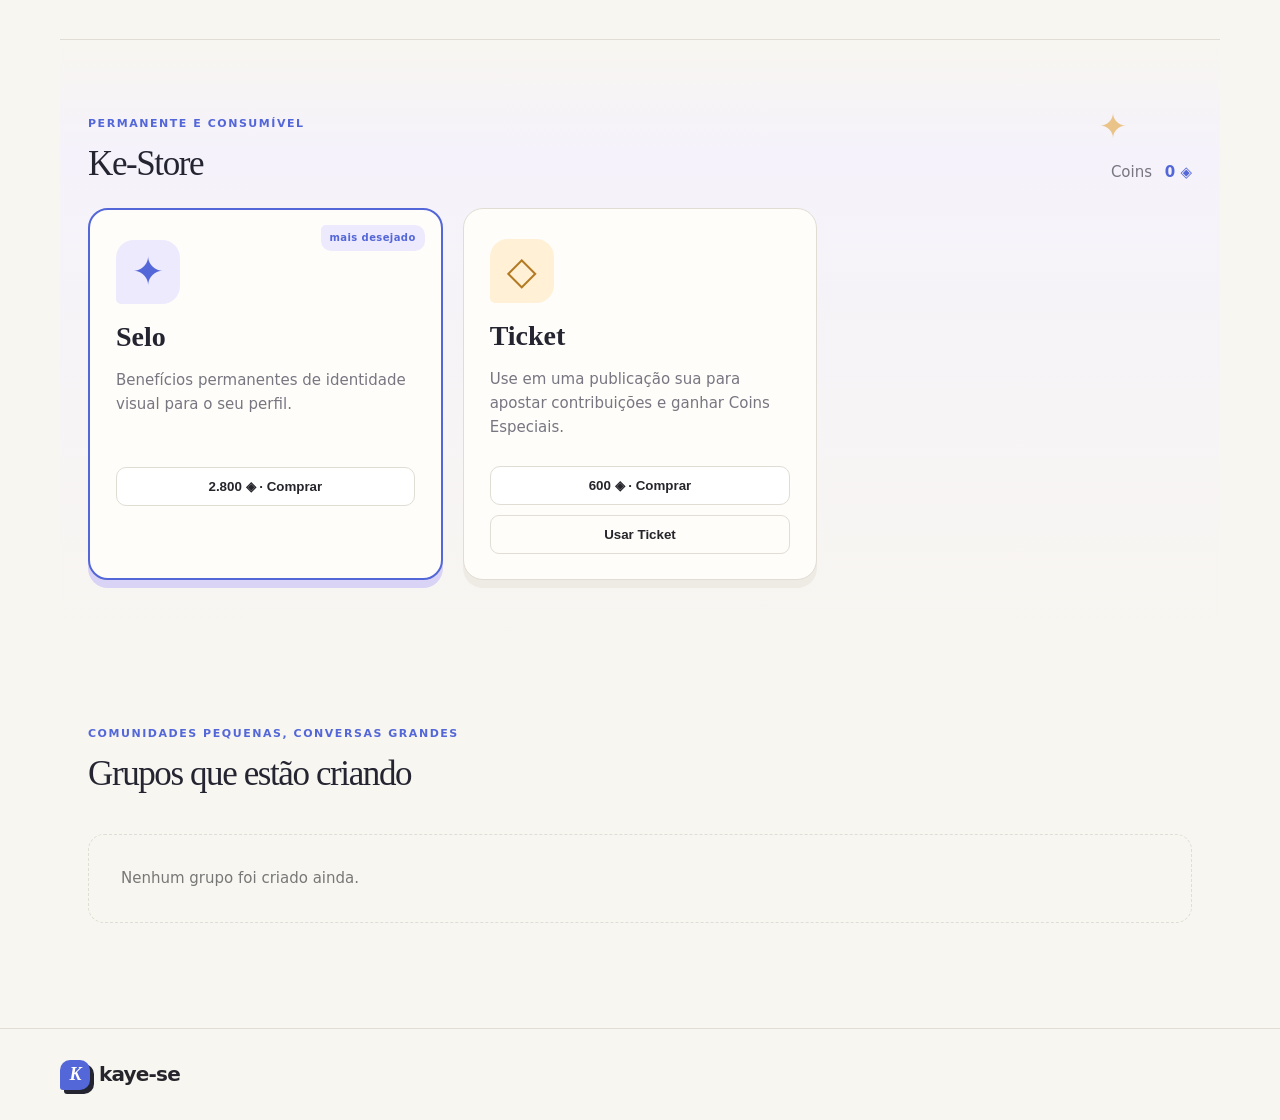
==== commit f989a9fe: "Kaystant: make seal active and expiring" ====
--- a/kayepad-platform/neocities/test/index.html
+++ b/kayepad-platform/neocities/test/index.html
@@ -28,7 +28,7 @@
       <aside class="side-column"><div class="panel ink-panel"><div class="panel-title"><span>Sua tinta</span><button id="open-profile2">Editar</button></div><div class="ink-summary"><div class="bottle"><i id="my-ink-fill"></i></div><div><strong id="my-ink-count">18</strong><span>tintas disponíveis</span><small>Cor: <b id="my-color-label">azul índigo</b></small></div></div><div class="color-dots"><button class="dot indigo active" data-color="#5367d8"></button><button class="dot coral" data-color="#e97768"></button><button class="dot moss" data-color="#79a86d"></button><button class="dot gold" data-color="#e4aa4d"></button><button class="dot plum" data-color="#a7639b"></button></div></div><div class="panel"><div class="panel-title"><span>Ranking da semana</span><a href="#">ver tudo</a></div><ol class="ranking"><li class="real-empty">Ainda não há autores no ranking.</li></ol></div></aside>
     </section>
 
-    <section class="shop shell" id="loja"><div class="section-heading"><div><p class="eyebrow">permanente e consumível</p><h2>Ke-Store</h2></div><div class="wallet">Coins <b id="shop-coins">0 ◈</b></div></div><div class="shop-grid"><article class="shop-item featured"><span class="tag">mais desejado</span><div class="item-icon seal">✦</div><h3>Selo</h3><p>Benefícios permanentes de identidade visual para o seu perfil.</p><button class="btn buy" data-store-item="selo">50 ◈ · Comprar</button></article><article class="shop-item"><div class="item-icon ticket">◇</div><h3>Ticket</h3><p>Use em uma publicação sua para apostar contribuições e ganhar Coins Especiais.</p><button class="btn buy" data-store-item="ticket">5 ◈ · Comprar</button><button class="btn ghost ticket-use" id="ticket-use" hidden>Usar Ticket</button></article></div><section class="special-store" id="artigos-especiais" hidden><div class="section-heading"><div><p class="eyebrow">benefícios temporários</p><h2>Artigos Especiais</h2></div><div class="wallet">Coins Especiais <b id="special-coins">0 ✦</b></div></div><div class="special-grid" id="special-grid"></div></section></section>
+    <section class="shop shell" id="loja"><div class="section-heading"><div><p class="eyebrow">permanente e consumível</p><h2>Ke-Store</h2></div><div class="wallet">Coins <b id="shop-coins">0 ◈</b></div></div><div class="shop-grid"><article class="shop-item featured"><span class="tag">mais desejado</span><div class="item-icon seal">✦</div><h3>Selo</h3><p>Benefícios permanentes de identidade visual para o seu perfil.</p><button class="btn buy" data-store-item="selo">2.800 ◈ · Comprar</button></article><article class="shop-item"><div class="item-icon ticket">◇</div><h3>Ticket</h3><p>Use em uma publicação sua para apostar contribuições e ganhar Coins Especiais.</p><button class="btn buy" data-store-item="ticket">600 ◈ · Comprar</button><button class="btn ghost ticket-use" id="ticket-use" hidden>Usar Ticket</button></article></div><section class="special-store" id="artigos-especiais" hidden><div class="section-heading"><div><p class="eyebrow">benefícios temporários</p><h2>Artigos Especiais</h2></div><div class="wallet">Coins Especiais <b id="special-coins">0 ✦</b></div></div><div class="special-grid" id="special-grid"></div></section></section>
 
     <section class="groups shell" id="grupos"><div><p class="eyebrow">comunidades pequenas, conversas grandes</p><h2>Grupos que estão criando</h2></div><div class="group-cards"><p class="empty-state">Nenhum grupo foi criado ainda.</p></div></section>
   </main>
@@ -39,5 +39,5 @@
   <dialog id="write-modal"><form method="dialog" class="modal-card wide"><button class="close">×</button><p class="eyebrow">nova publicação</p><h2>Deixe a tinta correr</h2><label>Título<input id="new-title" placeholder="Um título que chama o leitor"></label><label>Tipo<select id="new-type"><option>Poesia</option><option>Artigo científico</option><option>Estudo/Pesquisa</option></select></label><label>Texto<textarea id="new-body" rows="7" placeholder="Comece sua história..."></textarea></label><div id="post-extra" hidden><div id="article-fields"><label>Nome completo<input id="new-full-name"></label><label>Data<input id="new-date" type="date"></label><label>Local<input id="new-location"></label><label>Dados utilizados<textarea id="new-data" rows="2"></textarea></label><label>Direitos autorais<select id="new-rights"><option value="CC BY-NC">CC BY-NC</option><option value="CC BY">CC BY</option><option value="Todos os direitos reservados">Todos os direitos reservados</option></select></label></div><div id="research-fields"><label>Fontes usadas<textarea id="new-sources" rows="4" placeholder="Liste as fontes da pesquisa"></textarea></label></div></div><div class="modal-actions"><button class="btn ghost" value="cancel">Cancelar</button><button class="btn primary" id="publish" value="publish">Publicar artigo</button></div></form></dialog>
   <dialog id="auth-modal"><form method="dialog" class="modal-card"><button class="close">×</button><p class="eyebrow">entrar no kaystant</p><h2>Volte para sua página.</h2><label>E-mail<input id="auth-email" type="email" required placeholder="voce@exemplo.com"></label><label>Senha<input id="auth-password" type="password" minlength="8" required placeholder="sua senha"></label><label id="confirm-wrap" hidden>Confirmar senha<input id="auth-confirm" type="password" minlength="8"></label><div class="modal-actions"><button class="btn ghost" value="cancel">Agora não</button><button class="btn primary" id="auth-submit" value="login">Entrar</button></div><p class="auth-note">Ainda não tem conta? <button type="button" id="signup-mode">Criar uma conta</button></p></form></dialog>
   <div class="toast" id="toast"></div>
-  <script src="config.js"></script><script src="app.js"></script><script src="fix.js"></script><script src="home-fix.js"></script><script src="reality.js"></script><script src="kestore-v2.js?v=3"></script><script src="auth-state.js"></script><script src="kaystant-ui.js?v=2200"></script><script src="ranking-live.js?v=kestore10"></script>
+  <script src="config.js"></script><script src="app.js"></script><script src="fix.js"></script><script src="home-fix.js"></script><script src="reality.js"></script><script src="kestore-v2.js?v=seal4"></script><script src="auth-state.js"></script><script src="kaystant-ui.js?v=2200"></script><script src="ranking-live.js?v=kestore10"></script>
 </body></html>
--- a/kayepad-platform/neocities/test/style.css
+++ b/kayepad-platform/neocities/test/style.css
@@ -49,3 +49,4 @@
 .shop{position:relative;overflow:hidden;background:linear-gradient(180deg,transparent,#f5f2fb 18%,transparent 100%)}.shop:before{content:'✦';position:absolute;right:8%;top:60px;color:#e4aa4d;font-size:34px;opacity:.65}.shop-grid{gap:20px}.shop-item{border:1px solid #e1ddd4;border-radius:20px;padding:30px 26px 25px;background:#fffdf9;box-shadow:0 8px 0 #eeebe4;transition:transform .2s,box-shadow .2s,border-color .2s}.shop-item:hover{transform:translateY(-6px);box-shadow:0 14px 0 #e5e0f5;border-color:#c8c0ef}.shop-item.featured{border:2px solid var(--ink);box-shadow:0 8px 0 #d9d3f5}.shop-item.featured:hover{box-shadow:0 14px 0 #c3baf0}.item-icon{display:grid;place-items:center;width:64px;height:64px;border-radius:18px 18px 18px 5px;background:#eeeafd;color:var(--ink);font-size:39px;margin-bottom:17px}.shop-item:nth-child(2) .item-icon{background:#e6f0df;color:#5f8a55}.shop-item:nth-child(3) .item-icon{background:#fff0d6;color:#b27b23}.shop-item h3{font-size:28px}.shop-item p{min-height:84px;line-height:1.6}.shop-item .buy{border-radius:10px;transition:.18s}.shop-item .buy:hover{transform:translate(2px,2px);box-shadow:2px 2px 0 #25252b}.tag{border-radius:5px 10px 10px 10px;background:#eeeafd;padding:5px 9px;font-weight:800;letter-spacing:.04em}.group-cards{gap:20px}.group-cards article,.library-card{border-radius:18px;background:#fffdf9;border-color:#e1ddd4;box-shadow:0 7px 0 #eeebe4;transition:transform .2s,box-shadow .2s}.group-cards article:hover,.library-card:hover{transform:translateY(-5px);box-shadow:0 12px 0 #e5e0f5}.group-symbol{width:42px;height:42px;display:grid;place-items:center;border-radius:14px 14px 14px 4px;background:#eeeafd}.library-card{padding-bottom:18px}.library-card img{height:180px;filter:saturate(.9);transition:filter .2s}.library-card:hover img{filter:saturate(1.15)}.library-card h3{font-size:24px;margin-top:16px}.library-card p{line-height:1.5}.shop .section-heading{position:relative;z-index:1}@media(max-width:760px){.shop-item{padding:25px 21px}.shop-item p{min-height:0}.shop:before{right:5%;top:40px}.group-cards article{padding:19px}.library-card img{height:165px}}
 .shop-item .buy.purchased{background:#e7f0e1;color:#4c7545;border-color:#b7d2aa;cursor:default;box-shadow:none}.shop-item .buy:disabled:not(.purchased){opacity:.72;cursor:wait}
 .special-store{margin-top:55px;padding-top:35px;border-top:1px solid var(--line)}.special-grid{display:grid;grid-template-columns:repeat(3,1fr);gap:16px}.special-card{background:#fffdf9;border:1px solid var(--line);border-radius:16px;padding:20px}.special-card h3{font:600 21px Georgia;margin:8px 0}.special-card p{color:var(--muted);min-height:48px}.special-card button{width:100%}.ticket{background:#fff0d6!important;color:#b27b23!important}@media(max-width:760px){.special-grid{grid-template-columns:1fr}}
+.seal-benefits{margin-top:30px;padding:28px;border:1px solid #ead9ad;border-radius:20px;background:linear-gradient(135deg,#fffdf9,#fff4d9)}.seal-benefits h2{margin-bottom:18px}.benefit-list{display:grid;grid-template-columns:repeat(3,1fr);gap:10px}.benefit-list span{padding:11px 13px;background:#fff;border:1px solid #eee1c2;border-radius:10px;color:#68552a;font-size:13px}.ticket-use{margin-top:10px;width:100%}.ticket-dialog{border:0;border-radius:20px;padding:30px;min-width:min(520px,90vw)}.ticket-dialog label{display:block;margin:18px 0;color:var(--muted)}.ticket-dialog select,.ticket-dialog input[type=range]{display:block;width:100%;margin-top:8px}.ticket-dialog select{padding:11px;border:1px solid var(--line);border-radius:8px;background:#fff}.ticket-dialog input[type=range]{accent-color:var(--ink)}@media(max-width:760px){.benefit-list{grid-template-columns:1fr}.ticket-dialog{padding:24px}}
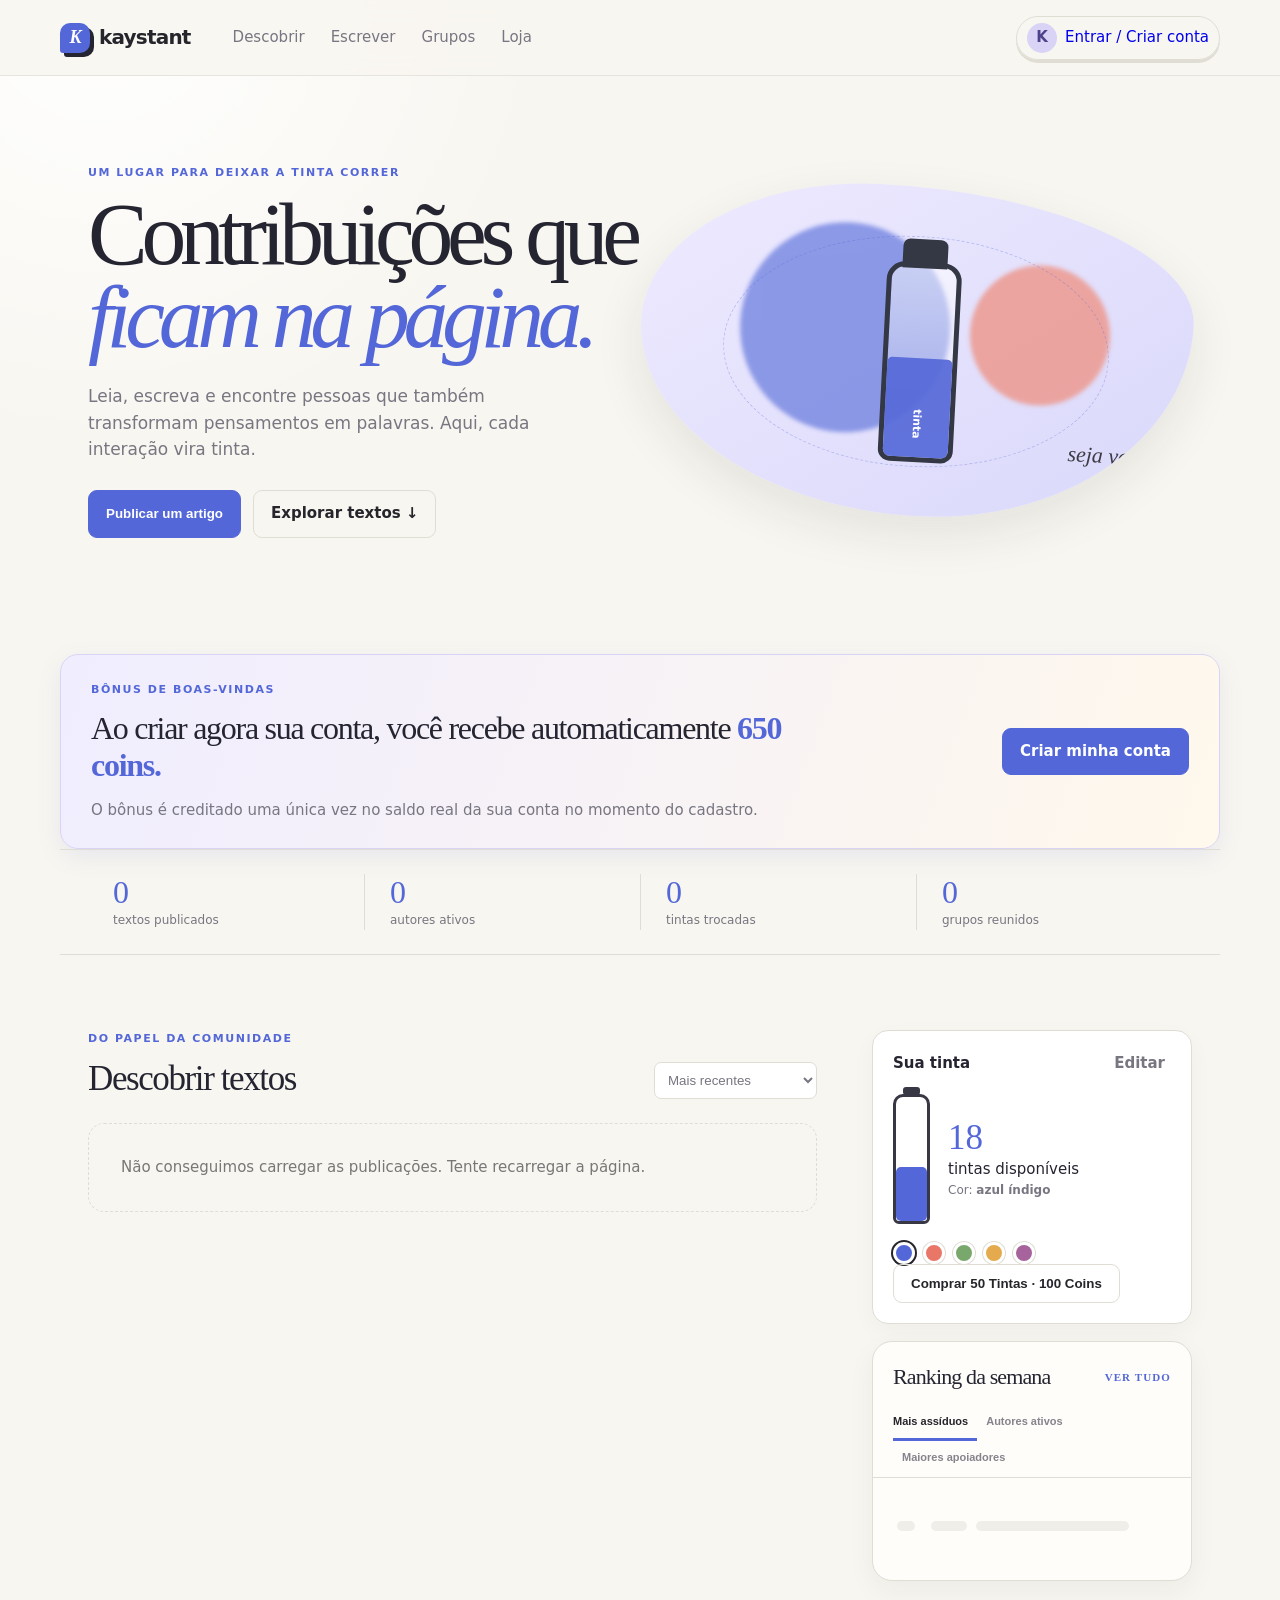
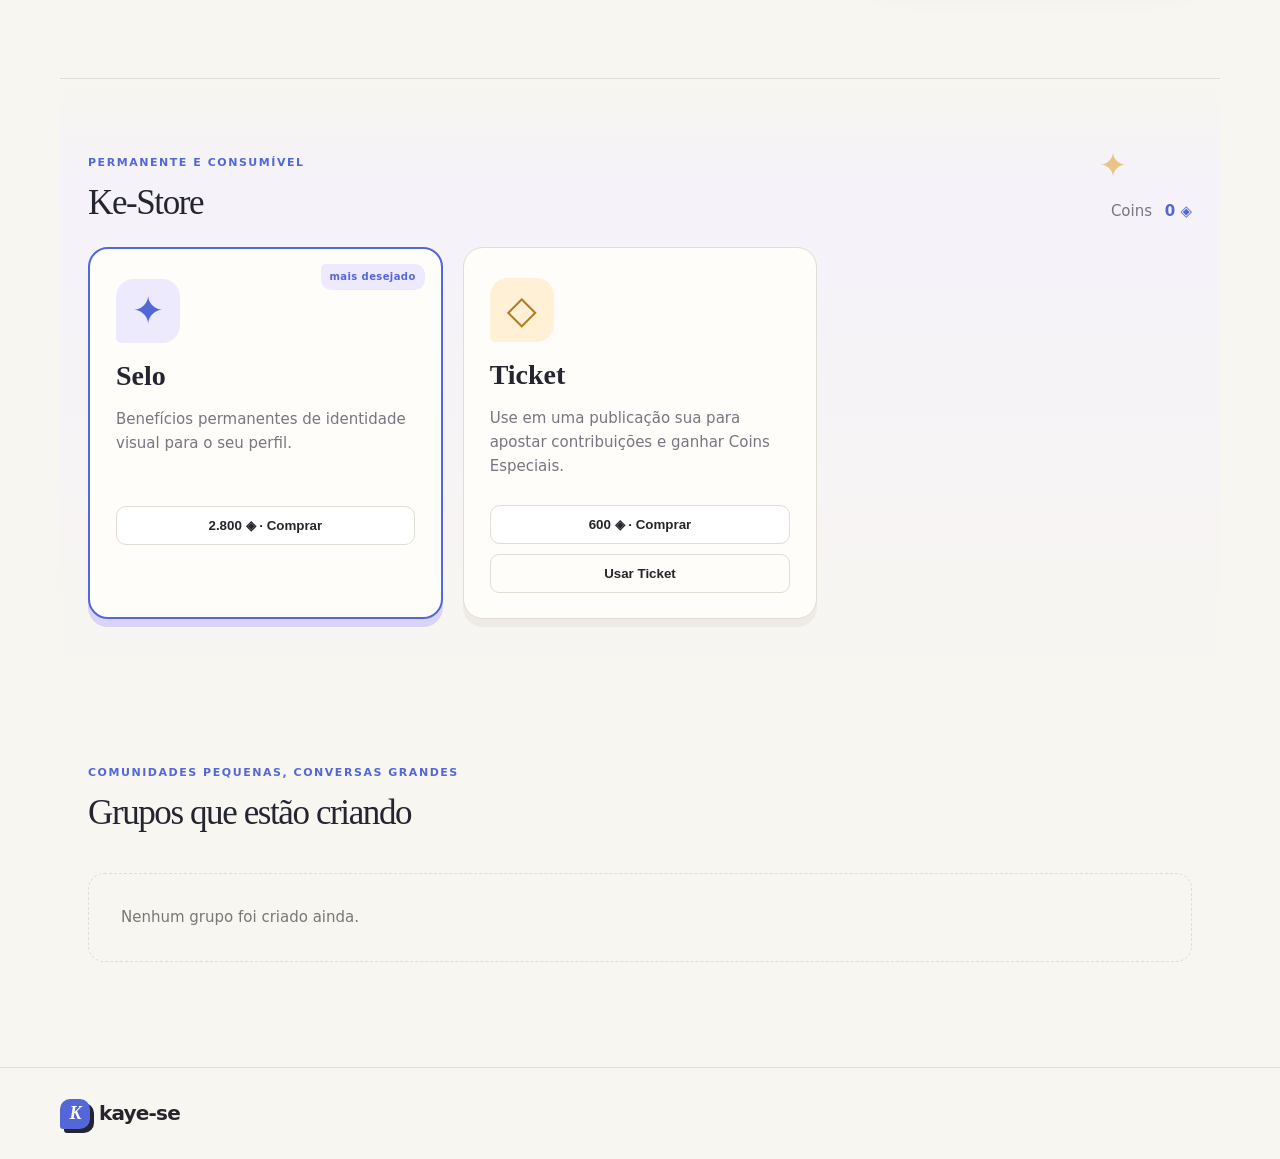
==== commit f3040405: "Kaystant: add persistent ink purchases" ====
--- a/kayepad-platform/neocities/test/index.html
+++ b/kayepad-platform/neocities/test/index.html
@@ -25,7 +25,7 @@
 
     <section class="content-grid shell" id="descobrir">
       <div class="feed"><div class="section-heading"><div><p class="eyebrow">do papel da comunidade</p><h2>Descobrir textos</h2></div><select id="filter"><option>Mais recentes</option><option>Mais tintas</option><option>Poesias</option><option>Estudos e pesquisas</option></select></div><div id="post-list"></div></div>
-      <aside class="side-column"><div class="panel ink-panel"><div class="panel-title"><span>Sua tinta</span><button id="open-profile2">Editar</button></div><div class="ink-summary"><div class="bottle"><i id="my-ink-fill"></i></div><div><strong id="my-ink-count">18</strong><span>tintas disponíveis</span><small>Cor: <b id="my-color-label">azul índigo</b></small></div></div><div class="color-dots"><button class="dot indigo active" data-color="#5367d8"></button><button class="dot coral" data-color="#e97768"></button><button class="dot moss" data-color="#79a86d"></button><button class="dot gold" data-color="#e4aa4d"></button><button class="dot plum" data-color="#a7639b"></button></div></div><div class="panel"><div class="panel-title"><span>Ranking da semana</span><a href="#">ver tudo</a></div><ol class="ranking"><li class="real-empty">Ainda não há autores no ranking.</li></ol></div></aside>
+      <aside class="side-column"><div class="panel ink-panel"><div class="panel-title"><span>Sua tinta</span><button id="open-profile2">Editar</button></div><div class="ink-summary"><div class="bottle"><i id="my-ink-fill"></i></div><div><strong id="my-ink-count">18</strong><span>tintas disponíveis</span><small>Cor: <b id="my-color-label">azul índigo</b></small></div></div><div class="color-dots"><button class="dot indigo active" data-color="#5367d8"></button><button class="dot coral" data-color="#e97768"></button><button class="dot moss" data-color="#79a86d"></button><button class="dot gold" data-color="#e4aa4d"></button><button class="dot plum" data-color="#a7639b"></button></div><button class="btn ghost ink-buy" id="buy-ink">Comprar 50 Tintas · 100 Coins</button></div><div class="panel"><div class="panel-title"><span>Ranking da semana</span><a href="#">ver tudo</a></div><ol class="ranking"><li class="real-empty">Ainda não há autores no ranking.</li></ol></div></aside>
     </section>
 
     <section class="shop shell" id="loja"><div class="section-heading"><div><p class="eyebrow">permanente e consumível</p><h2>Ke-Store</h2></div><div class="wallet">Coins <b id="shop-coins">0 ◈</b></div></div><div class="shop-grid"><article class="shop-item featured"><span class="tag">mais desejado</span><div class="item-icon seal">✦</div><h3>Selo</h3><p>Benefícios permanentes de identidade visual para o seu perfil.</p><button class="btn buy" data-store-item="selo">2.800 ◈ · Comprar</button></article><article class="shop-item"><div class="item-icon ticket">◇</div><h3>Ticket</h3><p>Use em uma publicação sua para apostar contribuições e ganhar Coins Especiais.</p><button class="btn buy" data-store-item="ticket">600 ◈ · Comprar</button><button class="btn ghost ticket-use" id="ticket-use" hidden>Usar Ticket</button></article></div><section class="special-store" id="artigos-especiais" hidden><div class="section-heading"><div><p class="eyebrow">benefícios temporários</p><h2>Artigos Especiais</h2></div><div class="wallet">Coins Especiais <b id="special-coins">0 ✦</b></div></div><div class="special-grid" id="special-grid"></div></section></section>
@@ -35,9 +35,9 @@
 
   <footer><span class="brand"><span class="brand-mark">K</span> kaye-se</span></footer>
 
-  <dialog id="profile-modal"><form method="dialog" class="modal-card wide"><button class="close">×</button><p class="eyebrow">seu perfil</p><h2>Editar perfil</h2><label>Nome de exibição<input id="profile-display" maxlength="80" placeholder="Como você quer aparecer?"></label><label>Nome de usuário<input id="profile-username" minlength="3" maxlength="40" pattern="[A-Za-z0-9_.-]+"><small>Alterar o nome de usuário custa 50 coins e só pode ser feito novamente após 7 dias.</small></label><label>Bio<textarea id="profile-bio" maxlength="280" placeholder="Fale um pouco sobre você"></textarea></label><label>Link público<input id="profile-link" type="url" placeholder="https://seusite.com"></label><label>Instagram<input id="profile-instagram" placeholder="@seuusuario"></label><label>Cor da sua tinta<div class="palette"><button type="button" data-color="#5367d8"></button><button type="button" data-color="#e97768"></button><button type="button" data-color="#79a86d"></button><button type="button" data-color="#e4aa4d"></button><button type="button" data-color="#a7639b"></button></div></label><input id="profile-color" type="hidden" value="#5367d8"><div class="modal-actions"><button class="btn ghost" value="cancel">Cancelar</button><button class="btn primary" id="profile-save" value="save">Salvar alterações</button></div></form></dialog>
+  <dialog id="profile-modal"><form method="dialog" class="modal-card wide"><button class="close">×</button><p class="eyebrow">seu perfil</p><h2>Editar perfil</h2><label>Nome de exibição<input id="profile-display" maxlength="80" placeholder="Como você quer aparecer?"></label><label>Nome de usuário<input id="profile-username" minlength="3" maxlength="40" pattern="[A-Za-z0-9_.-]+"><small>Alterar o nome de usuário custa 50 coins e só pode ser feito novamente após 7 dias.</small></label><label>Bio<textarea id="profile-bio" maxlength="280" placeholder="Fale um pouco sobre você"></textarea></label><label>Link público<input id="profile-link" type="url" placeholder="https://seusite.com"></label><label>Instagram<input id="profile-instagram" placeholder="@seuusuario"></label><div id="home-seal-controls" hidden><p class="eyebrow">recursos do Selo</p><label>GIF de fundo do perfil<input id="home-seal-gif" type="url" placeholder="https://.../fundo.gif"></label><label>Música do Ex-Libris<input id="home-seal-music" type="url" placeholder="https://.../preview.mp3"></label><label>Borda especial<select id="home-seal-border"><option value="holografica">Holográfica</option><option value="dourada">Dourada</option><option value="aurora">Aurora</option></select></label></div><label>Cor da sua tinta<div class="palette"><button type="button" data-color="#5367d8"></button><button type="button" data-color="#e97768"></button><button type="button" data-color="#79a86d"></button><button type="button" data-color="#e4aa4d"></button><button type="button" data-color="#a7639b"></button></div></label><input id="profile-color" type="hidden" value="#5367d8"><div class="modal-actions"><button class="btn ghost" value="cancel">Cancelar</button><button class="btn primary" id="profile-save" value="save">Salvar alterações</button></div></form></dialog>
   <dialog id="write-modal"><form method="dialog" class="modal-card wide"><button class="close">×</button><p class="eyebrow">nova publicação</p><h2>Deixe a tinta correr</h2><label>Título<input id="new-title" placeholder="Um título que chama o leitor"></label><label>Tipo<select id="new-type"><option>Poesia</option><option>Artigo científico</option><option>Estudo/Pesquisa</option></select></label><label>Texto<textarea id="new-body" rows="7" placeholder="Comece sua história..."></textarea></label><div id="post-extra" hidden><div id="article-fields"><label>Nome completo<input id="new-full-name"></label><label>Data<input id="new-date" type="date"></label><label>Local<input id="new-location"></label><label>Dados utilizados<textarea id="new-data" rows="2"></textarea></label><label>Direitos autorais<select id="new-rights"><option value="CC BY-NC">CC BY-NC</option><option value="CC BY">CC BY</option><option value="Todos os direitos reservados">Todos os direitos reservados</option></select></label></div><div id="research-fields"><label>Fontes usadas<textarea id="new-sources" rows="4" placeholder="Liste as fontes da pesquisa"></textarea></label></div></div><div class="modal-actions"><button class="btn ghost" value="cancel">Cancelar</button><button class="btn primary" id="publish" value="publish">Publicar artigo</button></div></form></dialog>
   <dialog id="auth-modal"><form method="dialog" class="modal-card"><button class="close">×</button><p class="eyebrow">entrar no kaystant</p><h2>Volte para sua página.</h2><label>E-mail<input id="auth-email" type="email" required placeholder="voce@exemplo.com"></label><label>Senha<input id="auth-password" type="password" minlength="8" required placeholder="sua senha"></label><label id="confirm-wrap" hidden>Confirmar senha<input id="auth-confirm" type="password" minlength="8"></label><div class="modal-actions"><button class="btn ghost" value="cancel">Agora não</button><button class="btn primary" id="auth-submit" value="login">Entrar</button></div><p class="auth-note">Ainda não tem conta? <button type="button" id="signup-mode">Criar uma conta</button></p></form></dialog>
   <div class="toast" id="toast"></div>
-  <script src="config.js"></script><script src="app.js"></script><script src="fix.js"></script><script src="home-fix.js"></script><script src="reality.js"></script><script src="kestore-v2.js?v=seal4"></script><script src="auth-state.js"></script><script src="kaystant-ui.js?v=2200"></script><script src="ranking-live.js?v=kestore10"></script>
+  <script src="config.js"></script><script src="app.js"></script><script src="fix.js"></script><script src="home-fix.js"></script><script src="reality.js"></script><script src="kestore-v2.js?v=ink7"></script><script src="auth-state.js"></script><script src="kaystant-ui.js?v=2200"></script><script src="ranking-live.js?v=kestore10"></script>
 </body></html>
--- a/kayepad-platform/neocities/test/style.css
+++ b/kayepad-platform/neocities/test/style.css
@@ -50,3 +50,8 @@
 .shop-item .buy.purchased{background:#e7f0e1;color:#4c7545;border-color:#b7d2aa;cursor:default;box-shadow:none}.shop-item .buy:disabled:not(.purchased){opacity:.72;cursor:wait}
 .special-store{margin-top:55px;padding-top:35px;border-top:1px solid var(--line)}.special-grid{display:grid;grid-template-columns:repeat(3,1fr);gap:16px}.special-card{background:#fffdf9;border:1px solid var(--line);border-radius:16px;padding:20px}.special-card h3{font:600 21px Georgia;margin:8px 0}.special-card p{color:var(--muted);min-height:48px}.special-card button{width:100%}.ticket{background:#fff0d6!important;color:#b27b23!important}@media(max-width:760px){.special-grid{grid-template-columns:1fr}}
 .seal-benefits{margin-top:30px;padding:28px;border:1px solid #ead9ad;border-radius:20px;background:linear-gradient(135deg,#fffdf9,#fff4d9)}.seal-benefits h2{margin-bottom:18px}.benefit-list{display:grid;grid-template-columns:repeat(3,1fr);gap:10px}.benefit-list span{padding:11px 13px;background:#fff;border:1px solid #eee1c2;border-radius:10px;color:#68552a;font-size:13px}.ticket-use{margin-top:10px;width:100%}.ticket-dialog{border:0;border-radius:20px;padding:30px;min-width:min(520px,90vw)}.ticket-dialog label{display:block;margin:18px 0;color:var(--muted)}.ticket-dialog select,.ticket-dialog input[type=range]{display:block;width:100%;margin-top:8px}.ticket-dialog select{padding:11px;border:1px solid var(--line);border-radius:8px;background:#fff}.ticket-dialog input[type=range]{accent-color:var(--ink)}@media(max-width:760px){.benefit-list{grid-template-columns:1fr}.ticket-dialog{padding:24px}}
+.seal-active{display:flex;flex-direction:column;gap:7px;padding:12px 14px;border:1px solid #b9d7b1;border-radius:10px;background:#eff8ed;color:#39713a}.seal-active small{color:#537354}.seal-active .btn{width:max-content;padding:7px 10px}.seal-expiry,.seal-status{color:#8b6b24;font-size:13px;font-weight:700}.has-selo .profile-avatar{border:4px solid transparent;background-image:linear-gradient(var(--ink),var(--ink)),linear-gradient(120deg,#ff9a8a,#e4aa4d,#5367d8,#a7639b);background-origin:border-box;background-clip:padding-box,border-box;box-shadow:0 0 18px #e4aa4d99;animation:sealGlow 3s ease-in-out infinite}.has-selo .profile-banner{background-image:radial-gradient(circle at 20% 30%,#7788e1 0 12%,transparent 13%),repeating-linear-gradient(125deg,#dedcf1 0 12px,#f2d9d0 13px 15px);background-size:auto,220% 220%;animation:sealTexture 18s linear infinite}.has-selo .profile-head h1{color:#9b7628;text-shadow:0 0 10px #e4aa4d88}.has-selo .profile-head h1:after{content:' ✦';color:#e4aa4d}.has-selo{cursor:url("data:image/svg+xml,%3Csvg xmlns='http://www.w3.org/2000/svg' width='24' height='24'%3E%3Ctext y='18' font-size='18'%3E✦%3C/text%3E%3C/svg%3E"),auto}.has-selo .profile-hero{animation:sealEnter .3s ease-out}@keyframes sealGlow{50%{box-shadow:0 0 28px #e4aa4dcc}}@keyframes sealTexture{to{background-position:auto,0 0}}@keyframes sealEnter{from{opacity:0;transform:scale(.98)}to{opacity:1;transform:scale(1)}}.seal-status{margin:-14px 35px 20px}
+.ticket-progress{margin-top:10px;padding:9px 11px;border-radius:9px;background:#fff1d8;color:#8b6420;font-size:12px;border:1px solid #f0d49d}.ticket-progress b{float:right;color:#70511d}
+/* Perfil: o botão de editar só existe visualmente para o dono */
+body:not(.owner-view) #edit{display:none!important}#follow{display:inline-block!important}#follow[hidden]{display:none!important}
+.seal-music{position:absolute;right:24px;top:24px;width:min(260px,70%);height:30px}.seal-status{display:inline-block;padding:6px 10px;border-radius:999px;background:#fff4d7}.seal-controls{border:1px solid #ead9ad;padding:14px;border-radius:12px;background:#fffaf0}
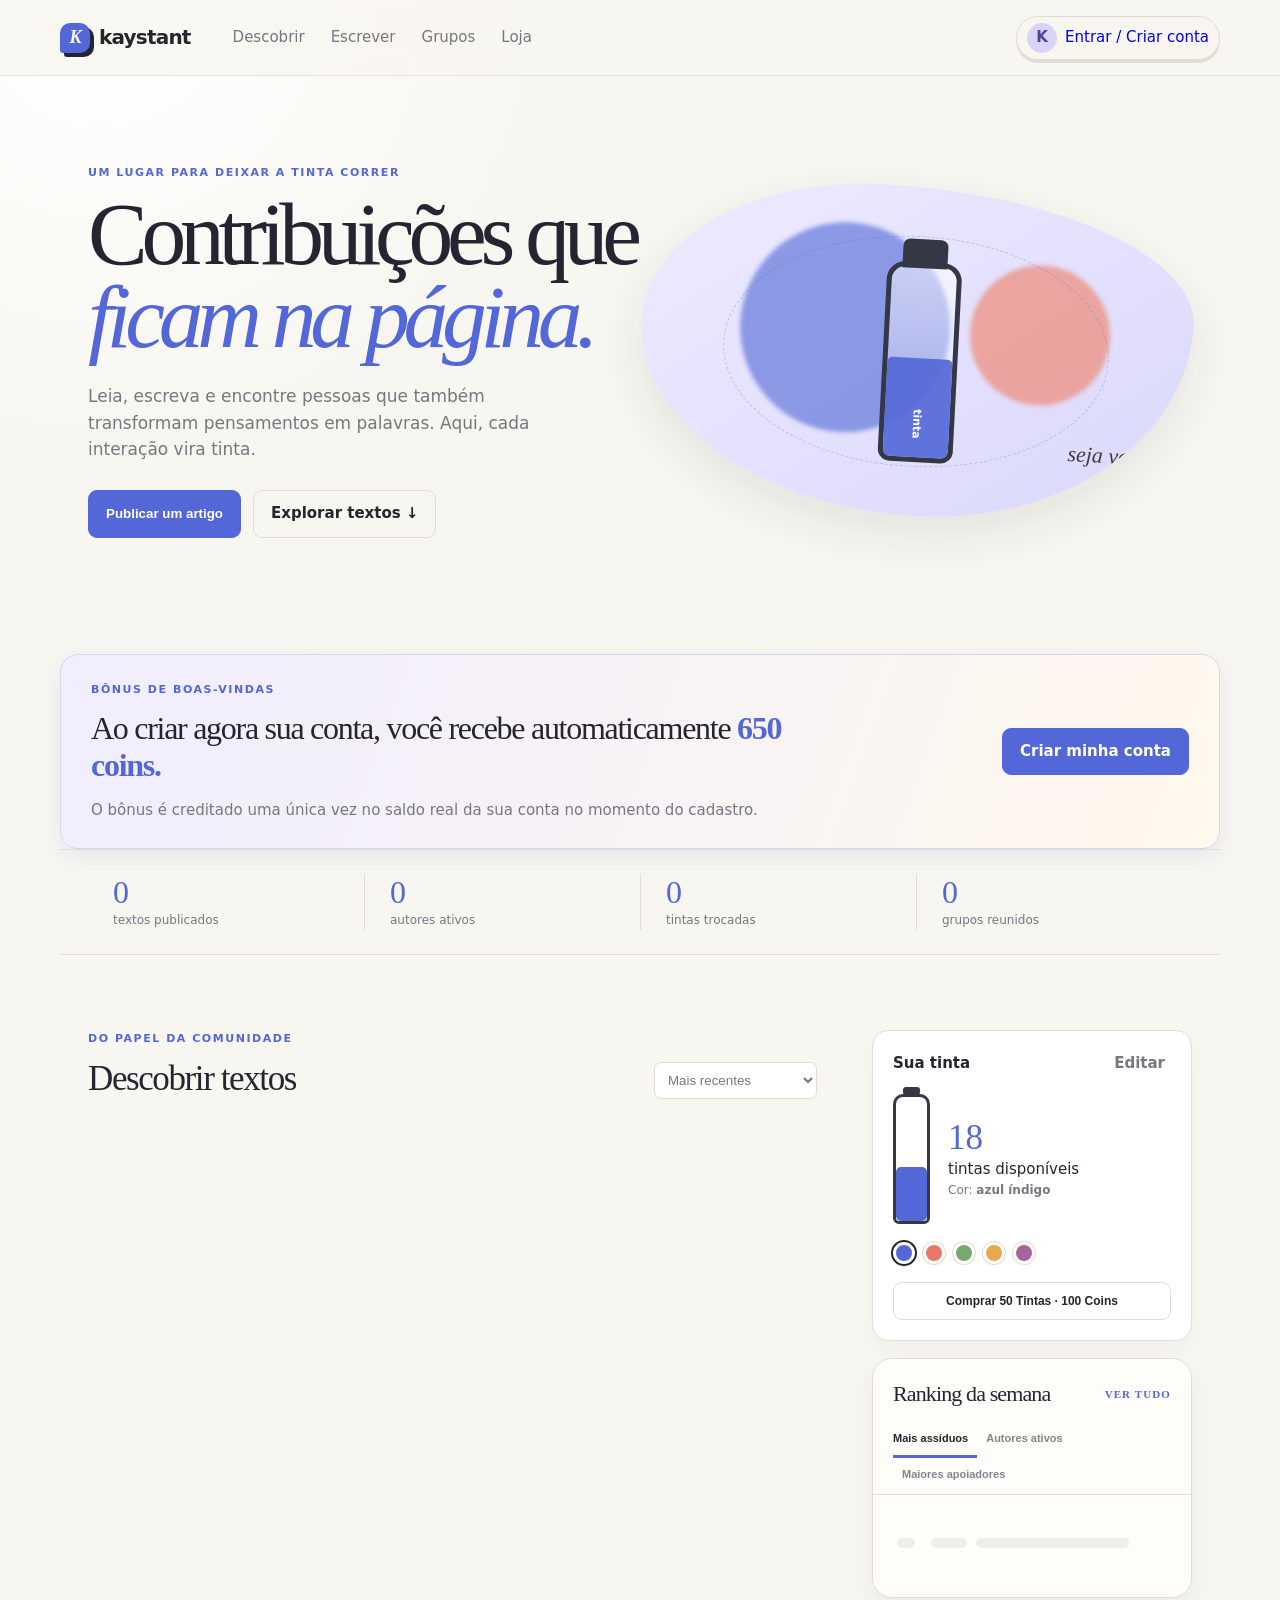
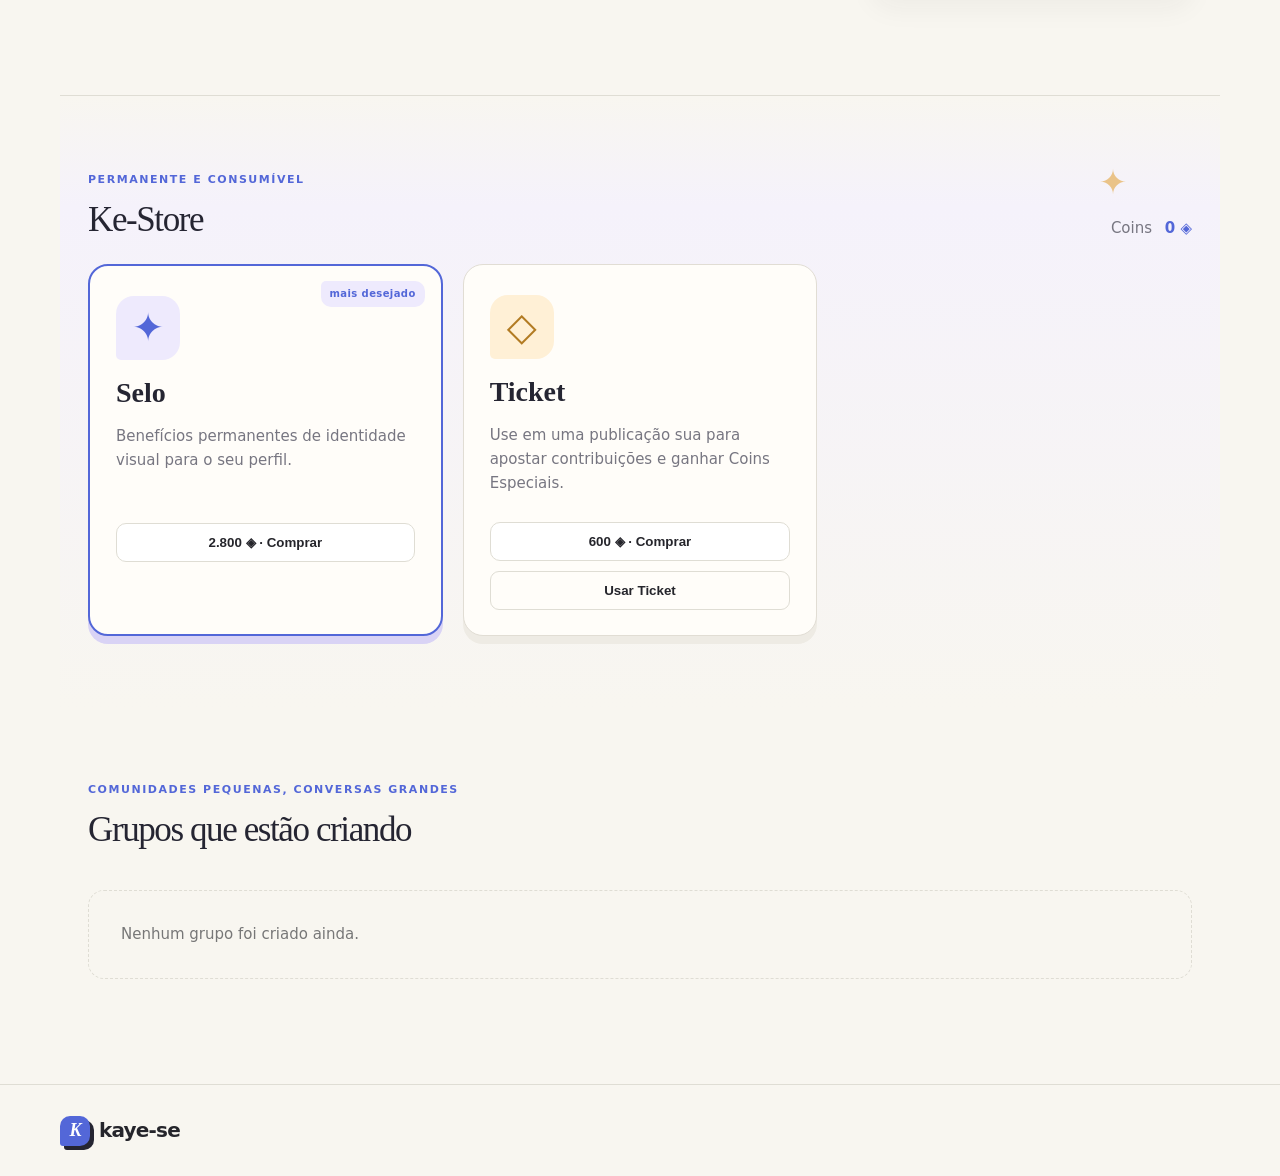
==== commit a39b15f4: "Kaystant: fix special article explanations and self-follow" ====
--- a/kayepad-platform/neocities/test/index.html
+++ b/kayepad-platform/neocities/test/index.html
@@ -39,5 +39,5 @@
   <dialog id="write-modal"><form method="dialog" class="modal-card wide"><button class="close">×</button><p class="eyebrow">nova publicação</p><h2>Deixe a tinta correr</h2><label>Título<input id="new-title" placeholder="Um título que chama o leitor"></label><label>Tipo<select id="new-type"><option>Poesia</option><option>Artigo científico</option><option>Estudo/Pesquisa</option></select></label><label>Texto<textarea id="new-body" rows="7" placeholder="Comece sua história..."></textarea></label><div id="post-extra" hidden><div id="article-fields"><label>Nome completo<input id="new-full-name"></label><label>Data<input id="new-date" type="date"></label><label>Local<input id="new-location"></label><label>Dados utilizados<textarea id="new-data" rows="2"></textarea></label><label>Direitos autorais<select id="new-rights"><option value="CC BY-NC">CC BY-NC</option><option value="CC BY">CC BY</option><option value="Todos os direitos reservados">Todos os direitos reservados</option></select></label></div><div id="research-fields"><label>Fontes usadas<textarea id="new-sources" rows="4" placeholder="Liste as fontes da pesquisa"></textarea></label></div></div><div class="modal-actions"><button class="btn ghost" value="cancel">Cancelar</button><button class="btn primary" id="publish" value="publish">Publicar artigo</button></div></form></dialog>
   <dialog id="auth-modal"><form method="dialog" class="modal-card"><button class="close">×</button><p class="eyebrow">entrar no kaystant</p><h2>Volte para sua página.</h2><label>E-mail<input id="auth-email" type="email" required placeholder="voce@exemplo.com"></label><label>Senha<input id="auth-password" type="password" minlength="8" required placeholder="sua senha"></label><label id="confirm-wrap" hidden>Confirmar senha<input id="auth-confirm" type="password" minlength="8"></label><div class="modal-actions"><button class="btn ghost" value="cancel">Agora não</button><button class="btn primary" id="auth-submit" value="login">Entrar</button></div><p class="auth-note">Ainda não tem conta? <button type="button" id="signup-mode">Criar uma conta</button></p></form></dialog>
   <div class="toast" id="toast"></div>
-  <script src="config.js"></script><script src="app.js"></script><script src="fix.js"></script><script src="home-fix.js"></script><script src="reality.js"></script><script src="kestore-v2.js?v=ink7"></script><script src="auth-state.js"></script><script src="kaystant-ui.js?v=2200"></script><script src="ranking-live.js?v=kestore10"></script>
+  <script src="config.js"></script><script src="app.js"></script><script src="fix.js"></script><script src="home-fix.js"></script><script src="reality.js"></script><script src="kestore-v2.js?v=shop8"></script><script src="auth-state.js"></script><script src="kaystant-ui.js?v=2200"></script><script src="ranking-live.js?v=kestore10"></script>
 </body></html>
--- a/kayepad-platform/neocities/test/style.css
+++ b/kayepad-platform/neocities/test/style.css
@@ -55,3 +55,4 @@
 /* Perfil: o botão de editar só existe visualmente para o dono */
 body:not(.owner-view) #edit{display:none!important}#follow{display:inline-block!important}#follow[hidden]{display:none!important}
 .seal-music{position:absolute;right:24px;top:24px;width:min(260px,70%);height:30px}.seal-status{display:inline-block;padding:6px 10px;border-radius:999px;background:#fff4d7}.seal-controls{border:1px solid #ead9ad;padding:14px;border-radius:12px;background:#fffaf0}
+.ink-buy{width:100%;margin-top:18px;font-size:12px}.ink-buy:hover{border-color:var(--ink);color:var(--ink)}.ink-buy:disabled{opacity:.6;cursor:wait}
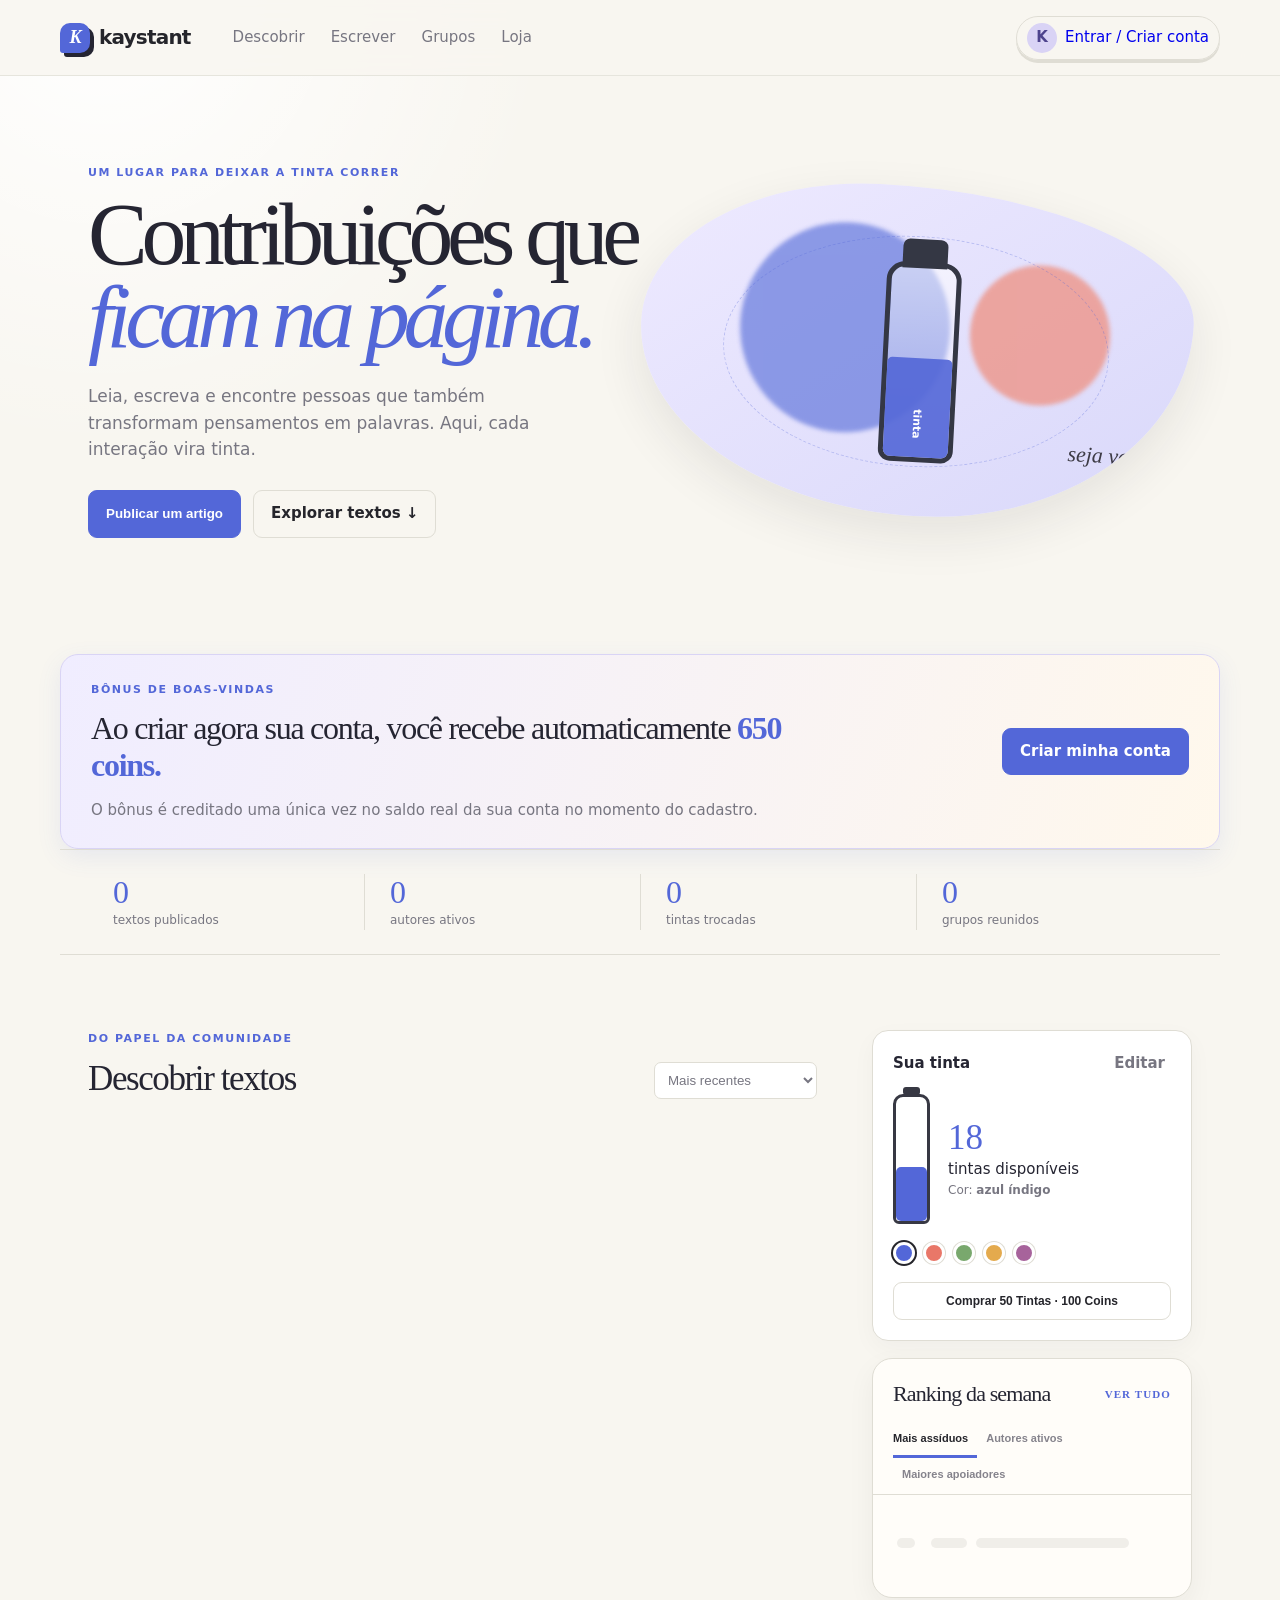
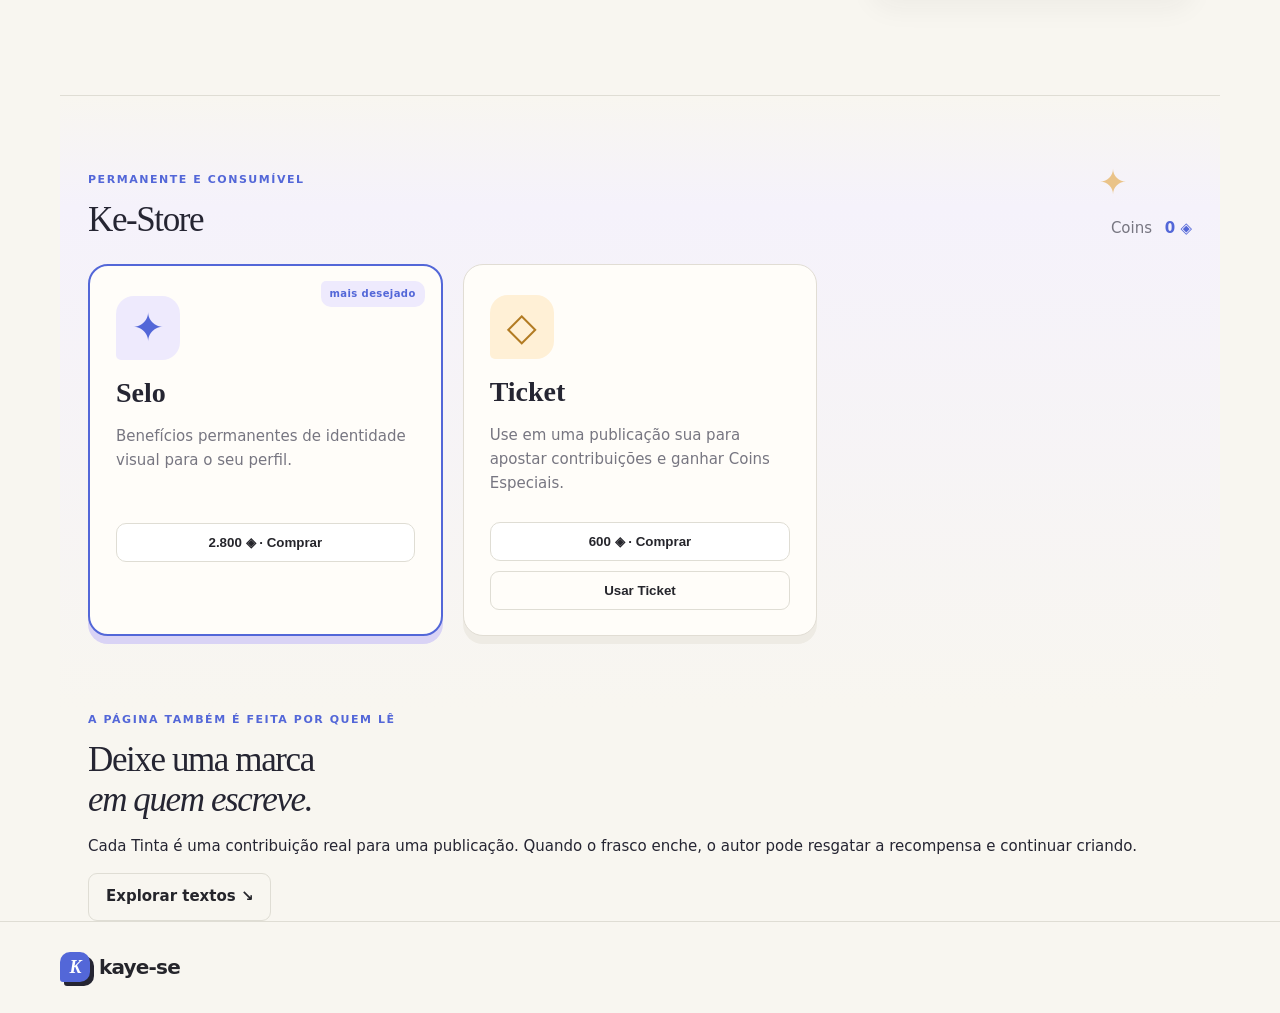
==== commit 17f11842: "Kaystant: hide unauthenticated ink purchase and replace groups section" ====
--- a/kayepad-platform/neocities/test/index.html
+++ b/kayepad-platform/neocities/test/index.html
@@ -4,7 +4,7 @@
   <meta charset="utf-8">
   <meta name="viewport" content="width=device-width,initial-scale=1">
   <title>Kaystant — tinta para histórias</title>
-  <link rel="stylesheet" href="style.css?v=kestore10"><script>document.documentElement.dataset.hasToken=localStorage.getItem("kaystant_token")?"yes":"no";</script>
+  <meta http-equiv="Cache-Control" content="no-cache, no-store, must-revalidate"><meta http-equiv="Pragma" content="no-cache"><meta http-equiv="Expires" content="0"><link rel="stylesheet" href="style.css?v=kestore10"><script>document.documentElement.dataset.hasToken=localStorage.getItem("kaystant_token")?"yes":"no";const pageCacheKey='pagecb='+Date.now();document.querySelectorAll('link[href],script[src]').forEach(x=>{const a=x.href||x.src;if(a&&a.includes(location.host)&&!a.includes('pagecb=')){if(x.href)x.href=a+(a.includes('?')?'&':'?')+pageCacheKey;else x.src=a+(a.includes('?')?'&':'?')+pageCacheKey}});</script>
 </head>
 <body>
   <header class="topbar">
@@ -30,7 +30,7 @@
 
     <section class="shop shell" id="loja"><div class="section-heading"><div><p class="eyebrow">permanente e consumível</p><h2>Ke-Store</h2></div><div class="wallet">Coins <b id="shop-coins">0 ◈</b></div></div><div class="shop-grid"><article class="shop-item featured"><span class="tag">mais desejado</span><div class="item-icon seal">✦</div><h3>Selo</h3><p>Benefícios permanentes de identidade visual para o seu perfil.</p><button class="btn buy" data-store-item="selo">2.800 ◈ · Comprar</button></article><article class="shop-item"><div class="item-icon ticket">◇</div><h3>Ticket</h3><p>Use em uma publicação sua para apostar contribuições e ganhar Coins Especiais.</p><button class="btn buy" data-store-item="ticket">600 ◈ · Comprar</button><button class="btn ghost ticket-use" id="ticket-use" hidden>Usar Ticket</button></article></div><section class="special-store" id="artigos-especiais" hidden><div class="section-heading"><div><p class="eyebrow">benefícios temporários</p><h2>Artigos Especiais</h2></div><div class="wallet">Coins Especiais <b id="special-coins">0 ✦</b></div></div><div class="special-grid" id="special-grid"></div></section></section>
 
-    <section class="groups shell" id="grupos"><div><p class="eyebrow">comunidades pequenas, conversas grandes</p><h2>Grupos que estão criando</h2></div><div class="group-cards"><p class="empty-state">Nenhum grupo foi criado ainda.</p></div></section>
+    <section class="support-note shell" id="apoie"><div><p class="eyebrow">a página também é feita por quem lê</p><h2>Deixe uma marca<br><em>em quem escreve.</em></h2></div><div><p>Cada Tinta é uma contribuição real para uma publicação. Quando o frasco enche, o autor pode resgatar a recompensa e continuar criando.</p><a class="btn ghost" href="#descobrir">Explorar textos ↘</a></div></section>
   </main>
 
   <footer><span class="brand"><span class="brand-mark">K</span> kaye-se</span></footer>
